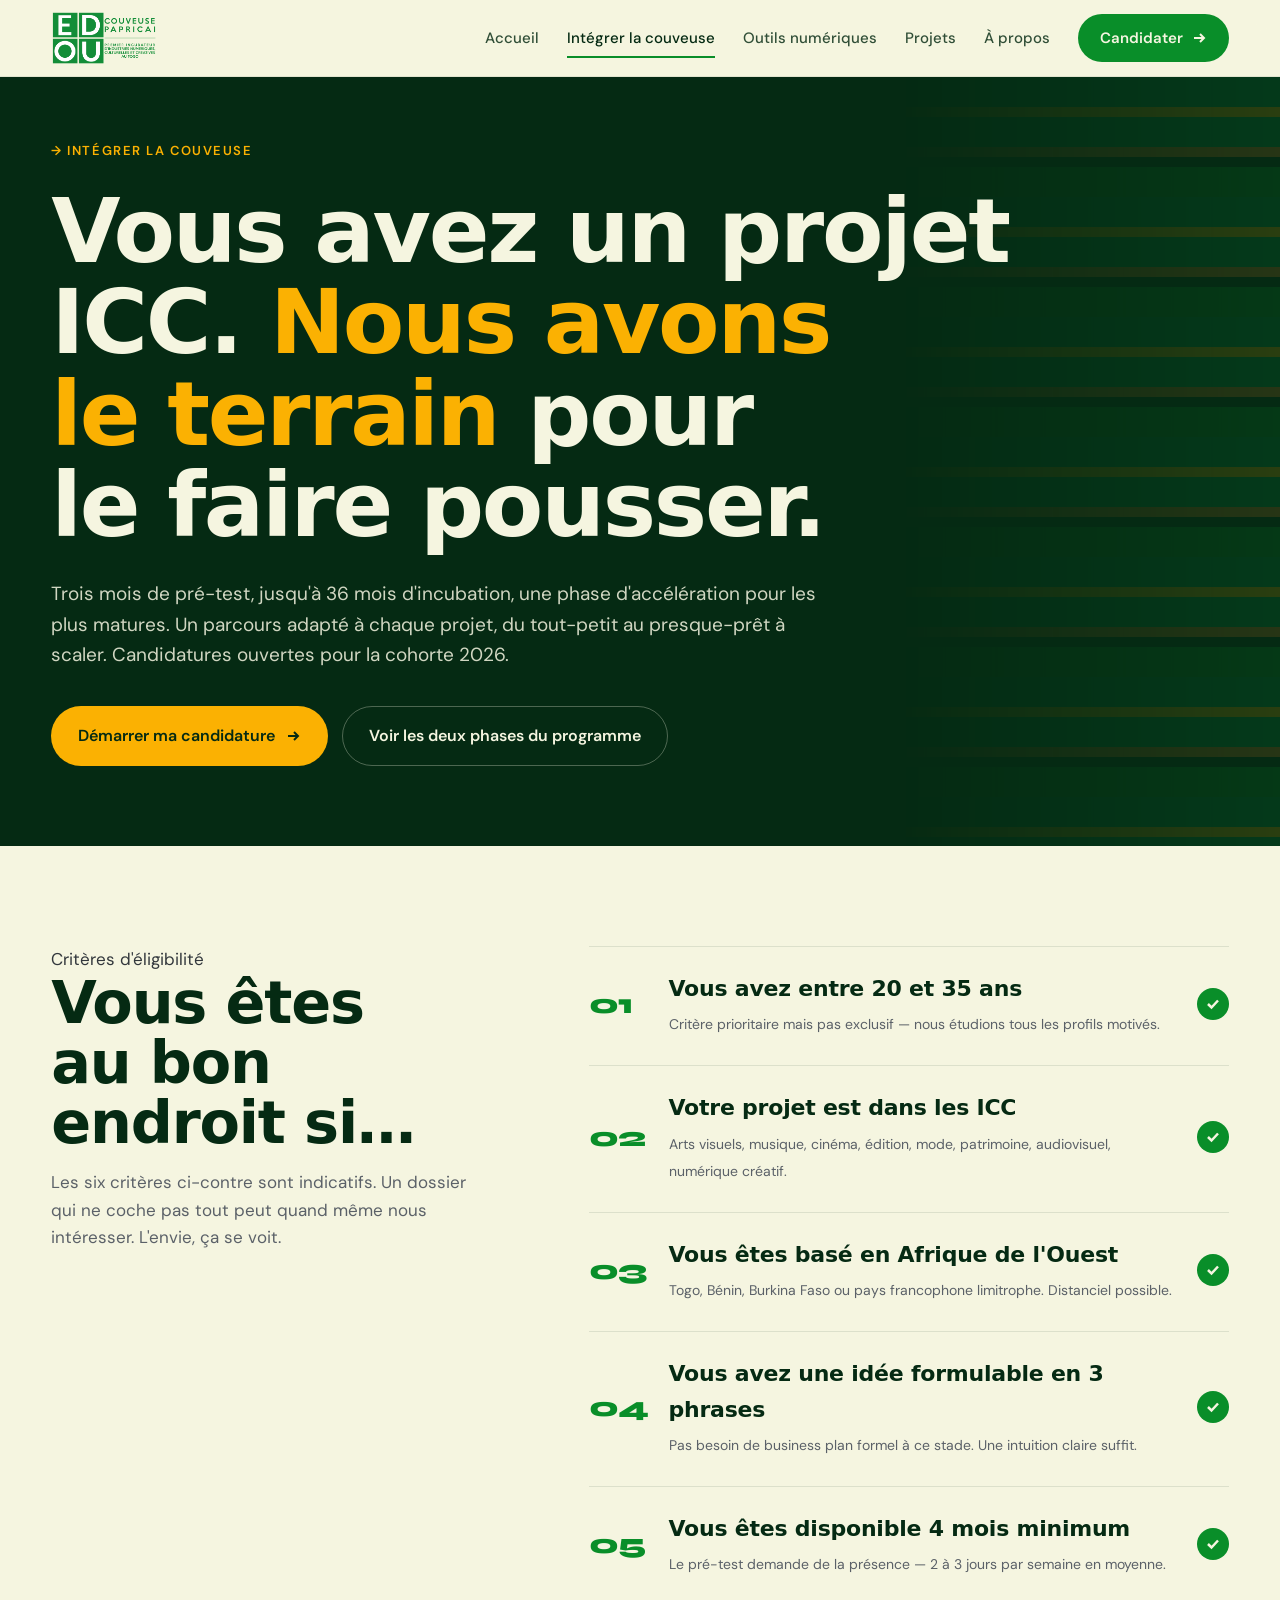
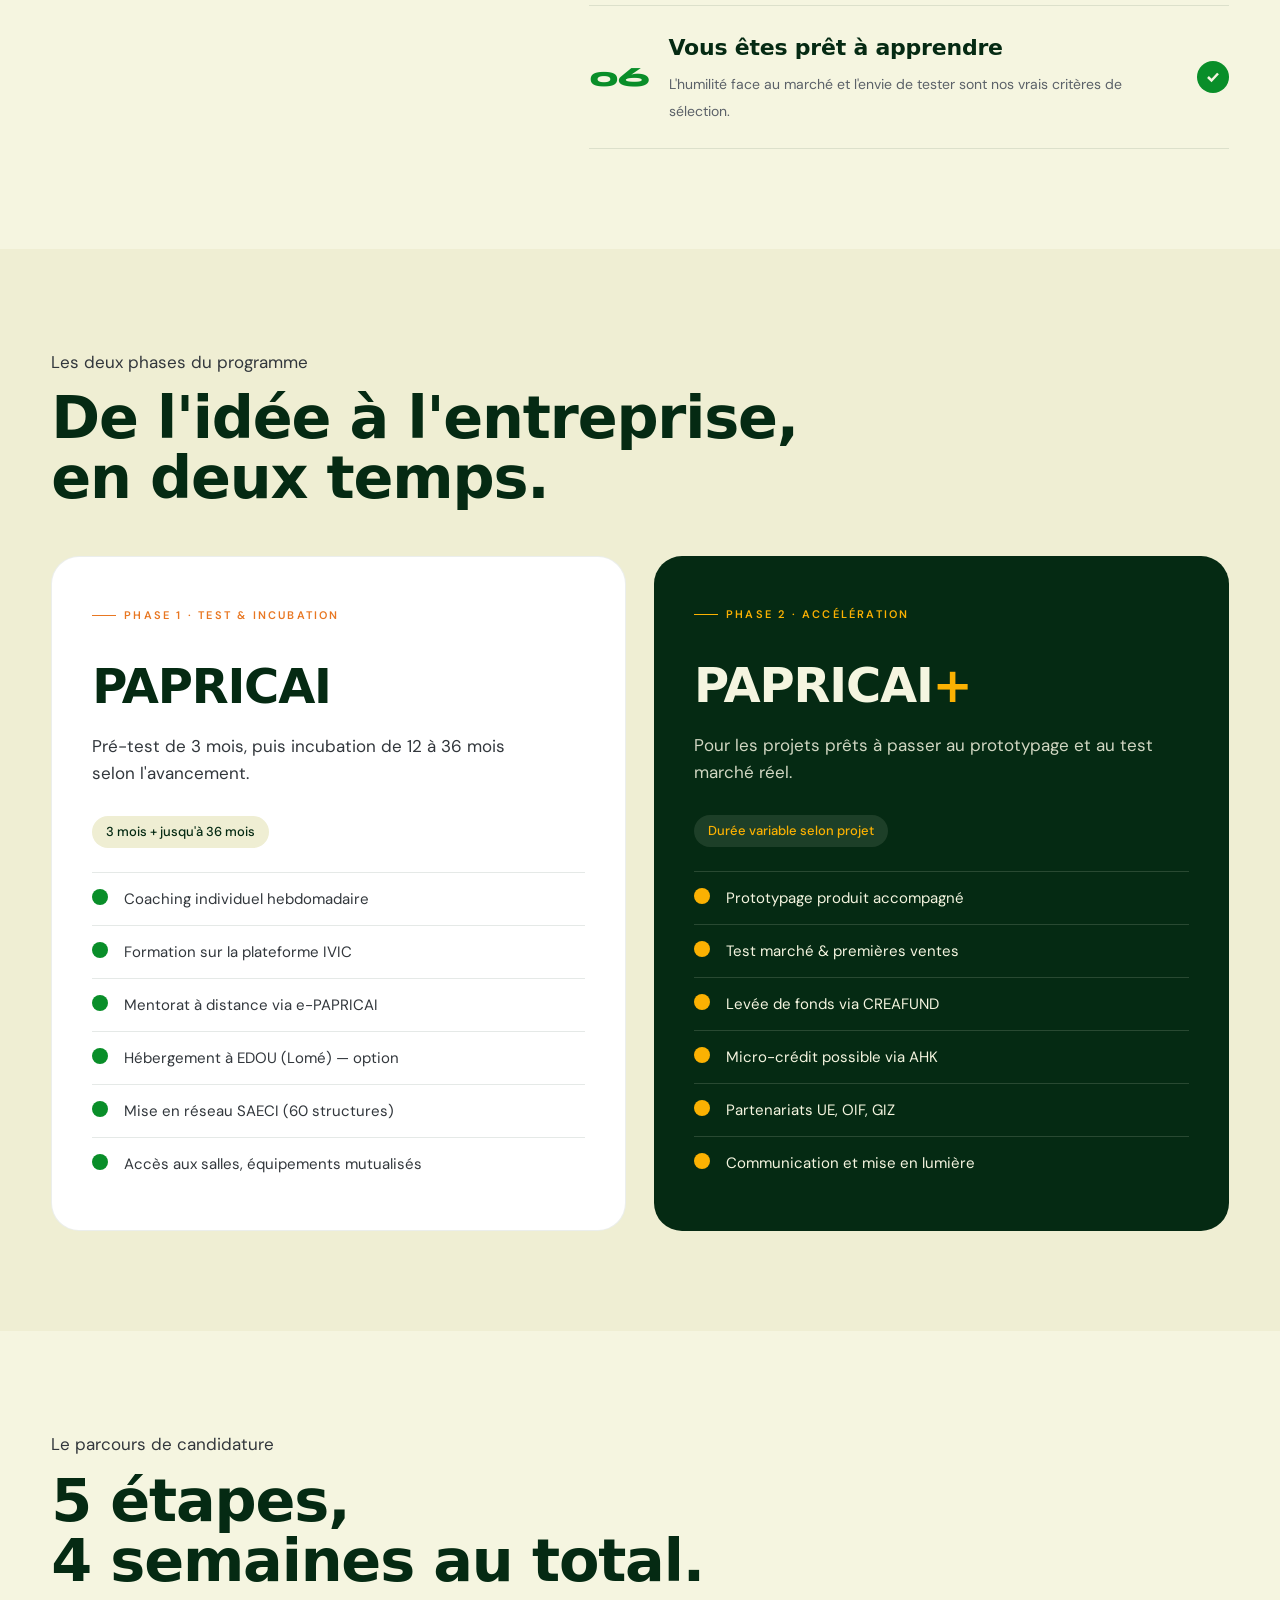
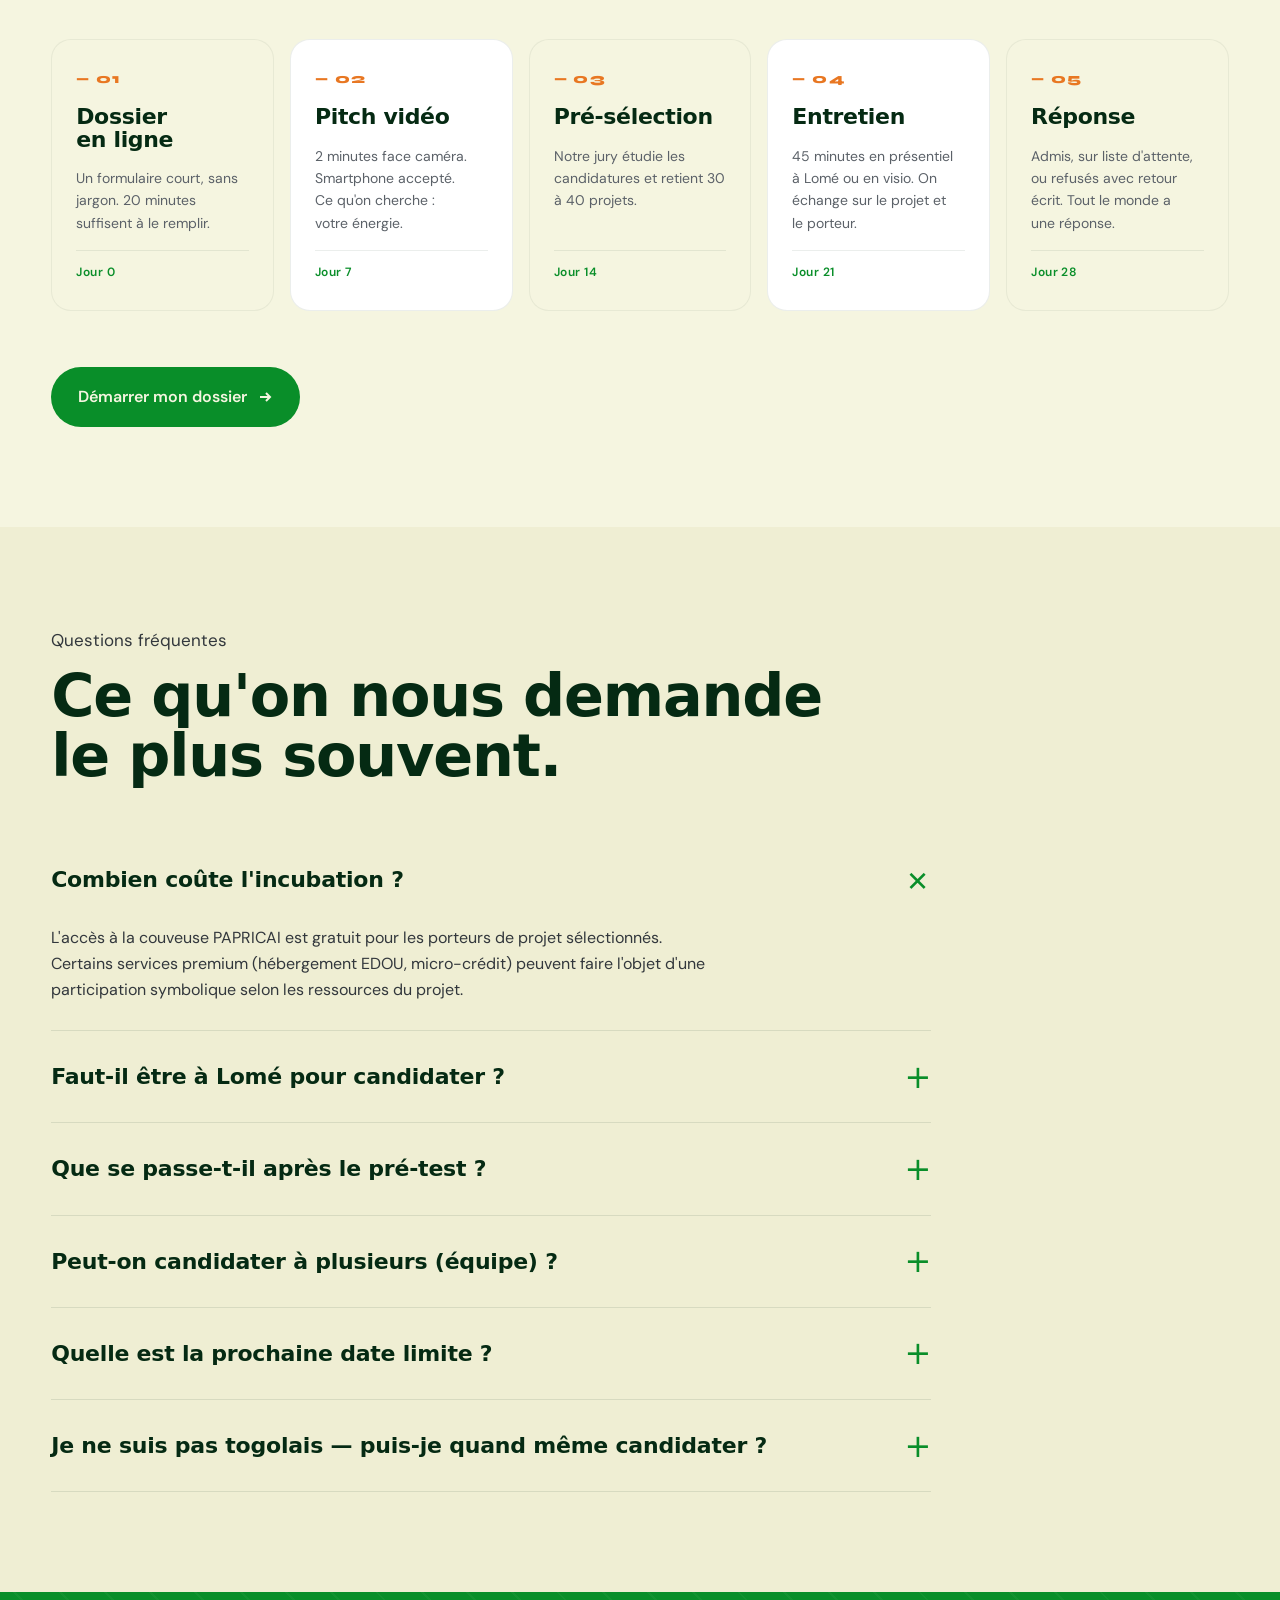
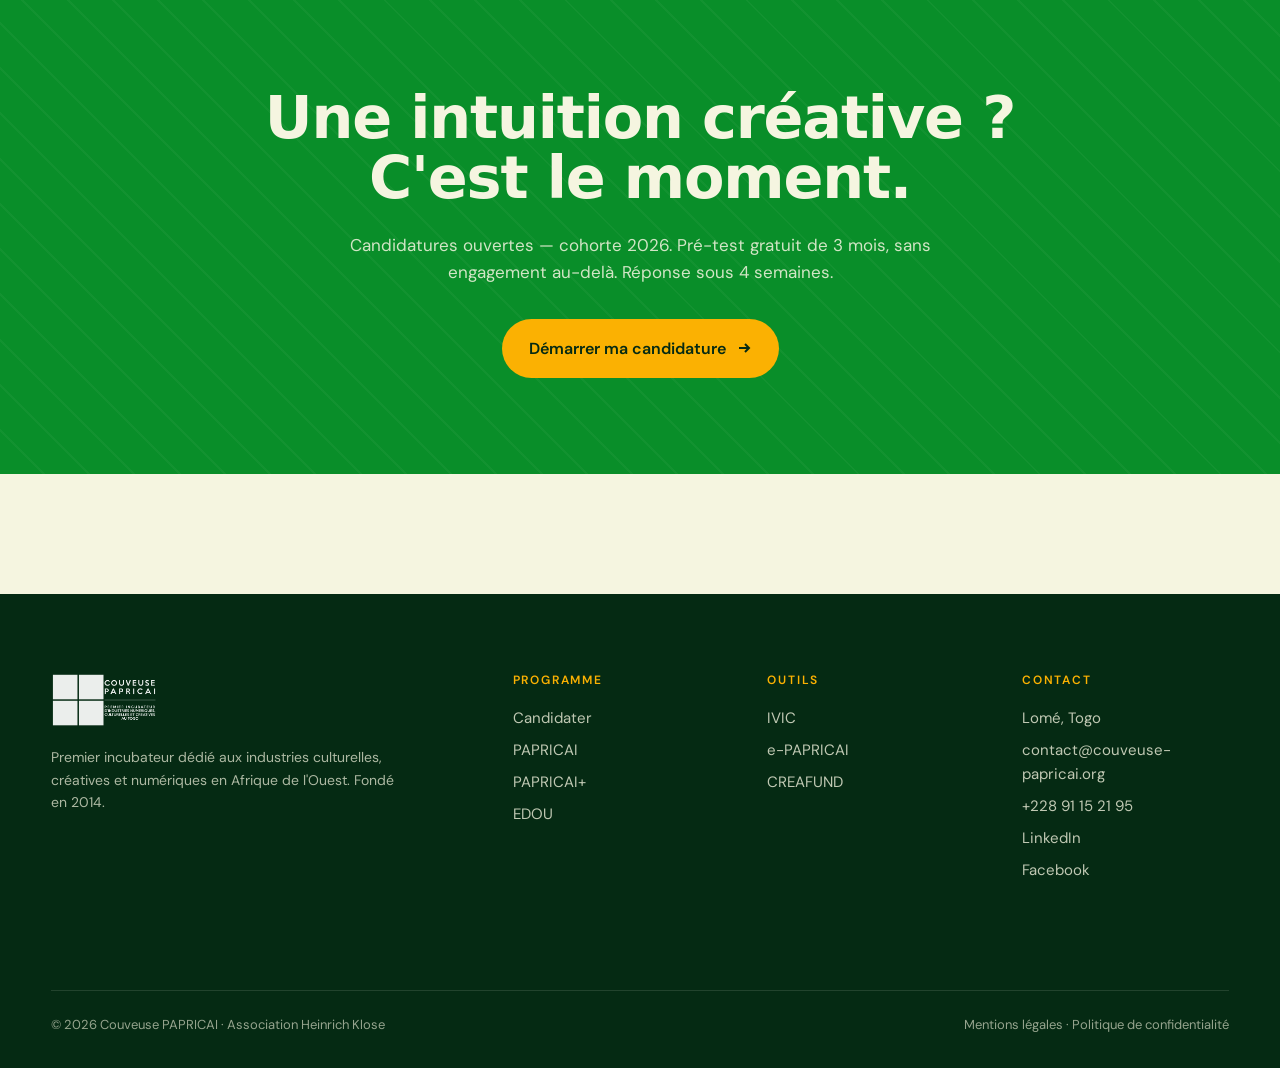
==== candidater.html @ 038805ed "Initial commit — site Couveuse PAPRICAI (design complet)" ====
<!doctype html>
<html lang="fr">
<head>
<meta charset="utf-8" />
<meta name="viewport" content="width=device-width,initial-scale=1" />
<title>Intégrer la couveuse — PAPRICAI</title>
<meta name="description" content="Candidatez à la Couveuse PAPRICAI. Critères d'éligibilité, phases du programme (PAPRICAI + PAPRICAI+), processus de sélection et FAQ. Candidatures ouvertes — Cohorte 2026." />

<!-- Favicon -->
<link rel="icon" type="image/png" href="images/logo-papricai.png" />
<link rel="apple-touch-icon" href="images/logo-papricai.png" />

<!-- Open Graph -->
<meta property="og:type" content="website" />
<meta property="og:site_name" content="Couveuse PAPRICAI" />
<meta property="og:locale" content="fr_FR" />
<meta property="og:url" content="https://couveuse-papricai.org/candidater.html" />
<meta property="og:title" content="Intégrer la Couveuse PAPRICAI — Candidatures Cohorte 2026" />
<meta property="og:description" content="Candidatez à la Couveuse PAPRICAI. Critères d'éligibilité, phases du programme (PAPRICAI + PAPRICAI+), processus de sélection et FAQ. Candidatures ouvertes." />
<meta property="og:image" content="https://couveuse-papricai.org/images/logo-papricai.png" />
<meta property="og:image:alt" content="Logo Couveuse PAPRICAI" />

<!-- Twitter / X Card -->
<meta name="twitter:card" content="summary_large_image" />
<meta name="twitter:title" content="Intégrer la Couveuse PAPRICAI — Candidatures Cohorte 2026" />
<meta name="twitter:description" content="Candidatez à la Couveuse PAPRICAI. Programme ICC Togo, Bénin, Burkina et distanciel. Candidatures ouvertes." />
<meta name="twitter:image" content="https://couveuse-papricai.org/images/logo-papricai.png" />

<link rel="stylesheet" href="styles.css" />
<style>
/* ============================================================
   CANDIDATER PAGE
   ============================================================ */

.page-hero{
  padding: 64px 0 80px;
  background: var(--green-ink);
  color: var(--cream);
  position: relative; overflow: hidden;
}
.page-hero::before{
  content: ""; position: absolute; top: 0; right: 0; bottom: 0; width: 30%;
  background-image: repeating-linear-gradient(
    180deg,
    var(--green-deep) 0 30px,
    var(--gold) 30px 40px,
    var(--green-deep) 40px 70px,
    var(--orange) 70px 80px,
    transparent 80px 90px,
    var(--green) 90px 120px
  );
  opacity: .15;
  mask-image: linear-gradient(90deg, transparent, black);
  -webkit-mask-image: linear-gradient(90deg, transparent, black);
}
.page-hero .crumb{
  font-size: 13px; color: var(--gold); margin-bottom: 24px;
  letter-spacing: .12em; text-transform: uppercase; font-weight: 600;
}
.page-hero h1{
  font-size: clamp(48px, 7vw, 96px);
  max-width: 18ch;
  color: var(--cream); position: relative;
}
.page-hero h1 em{ font-style: normal; color: var(--gold); }
.page-hero .lede{
  margin-top: 28px;
  font-size: 19px; color: rgba(245,245,224,.85);
  max-width: 60ch;
}
.page-hero-actions{
  display: flex; gap: 14px; margin-top: 36px; flex-wrap: wrap;
}
.page-hero-actions .btn-primary{ background: var(--gold); color: var(--green-ink); }
.page-hero-actions .btn-primary:hover{ background: #ffc52e; }
.page-hero-actions .btn-ghost{ color: var(--cream); border-color: rgba(245,245,224,.3); }
.page-hero-actions .btn-ghost:hover{ background: rgba(245,245,224,.08); }

/* —————————————————————————— ELIGIBILITY —————————————————————————— */
.eligible{ padding: 100px 0; }
.eligible-grid{
  display: grid; grid-template-columns: 1fr 1.4fr; gap: 80px; align-items: start;
}
.eligible h2{ color: var(--green-ink); margin-bottom: 16px; }
.eligible .lede{ color: var(--ink-soft); font-size: 17px; max-width: 36ch; }
.criteria{ display: flex; flex-direction: column; gap: 4px; }
.criterion{
  display: grid; grid-template-columns: 56px 1fr auto; gap: 24px;
  padding: 24px 0; border-top: 1px solid rgba(5,42,19,.10);
  align-items: center;
}
.criterion:last-child{ border-bottom: 1px solid rgba(5,42,19,.10); }
.criterion .num{
  font-family: var(--num); font-weight: 800; font-size: 28px;
  color: var(--green); letter-spacing: -0.02em;
}
.criterion .text strong{
  display: block; font-family: var(--display); font-weight: 600;
  font-size: 22px; color: var(--green-ink); margin-bottom: 4px;
  letter-spacing: -0.01em;
}
.criterion .text span{ font-size: 14px; color: var(--ink-soft); }
.criterion .check{
  width: 32px; height: 32px; border-radius: 50%;
  background: var(--green); display: grid; place-items: center;
  color: var(--cream); flex: none;
}

/* —————————————————————————— PHASES —————————————————————————— */
.phases{
  background: var(--cream-2);
  padding: 100px 0;
}
.phases h2{ color: var(--green-ink); margin-bottom: 48px; }
.phases-grid{ display: grid; grid-template-columns: 1fr 1fr; gap: 28px; }
.phase{
  background: var(--white);
  border-radius: 28px;
  padding: 40px;
  position: relative; overflow: hidden;
  border: 1px solid rgba(5,42,19,.08);
}
.phase.plus{
  background: var(--green-ink); color: var(--cream); border: none;
}
.phase .label{
  display: inline-flex; align-items: center; gap: 8px;
  font-size: 11px; font-weight: 600; letter-spacing: .2em; text-transform: uppercase;
  color: var(--orange); margin-bottom: 24px;
}
.phase.plus .label{ color: var(--gold); }
.phase .label::before{
  content: ""; width: 24px; height: 1px; background: currentColor; display: block;
}
.phase .name{
  font-family: var(--display); font-weight: 700; font-size: 48px;
  color: var(--green-ink); letter-spacing: -0.025em; margin-bottom: 8px;
}
.phase.plus .name{ color: var(--cream); }
.phase.plus .name span{ color: var(--gold); }
.phase .tagline{
  font-size: 17px; margin-bottom: 28px; color: var(--ink);
}
.phase.plus .tagline{ color: rgba(245,245,224,.85); }
.phase .duration{
  display: inline-block; background: var(--cream-2); padding: 6px 14px;
  border-radius: 999px; font-size: 13px; font-weight: 500;
  color: var(--green-ink); margin-bottom: 24px;
}
.phase.plus .duration{ background: rgba(245,245,224,.1); color: var(--gold); }
.phase ul{
  list-style: none; padding: 0; margin: 0;
  font-size: 15px;
}
.phase ul li{
  padding: 14px 0; border-top: 1px solid rgba(5,42,19,.1);
  display: grid; grid-template-columns: 20px 1fr; gap: 12px;
  align-items: start;
}
.phase.plus ul li{ border-top-color: rgba(245,245,224,.15); }
.phase ul li::before{
  content: ""; width: 16px; height: 16px; border-radius: 50%;
  background: var(--green); margin-top: 2px;
}
.phase.plus ul li::before{ background: var(--gold); }

/* —————————————————————————— PROCESS —————————————————————————— */
.process{ padding: 100px 0; }
.process h2{ color: var(--green-ink); margin-bottom: 48px; max-width: 18ch; }
.process-grid{
  display: grid; grid-template-columns: repeat(5, 1fr);
  gap: 16px;
}
.proc-step{
  background: var(--white);
  border: 1px solid rgba(5,42,19,.08);
  border-radius: 20px;
  padding: 28px 24px;
  display: flex; flex-direction: column; gap: 16px;
  position: relative;
  min-height: 220px;
}
.proc-step:nth-child(odd){ background: var(--cream); border: 1px solid rgba(5,42,19,.06); }
.proc-step .step-num{
  font-family: var(--num); font-weight: 800; font-size: 14px;
  letter-spacing: .1em; color: var(--orange);
}
.proc-step h3{
  font-size: 22px; color: var(--green-ink); margin: 0;
}
.proc-step p{ font-size: 14px; color: var(--ink-soft); margin: 0 0 auto; }
.proc-step .when{
  font-size: 12px; color: var(--green); font-weight: 600;
  padding-top: 12px; border-top: 1px solid rgba(5,42,19,.08);
  letter-spacing: .04em;
}

/* —————————————————————————— FAQ —————————————————————————— */
.faq{ padding: 100px 0; background: var(--cream-2); }
.faq h2{ color: var(--green-ink); margin-bottom: 48px; }
.faq-list{ max-width: 880px; }
.q{
  border-bottom: 1px solid rgba(5,42,19,.1);
}
.q summary{
  list-style: none; cursor: pointer;
  padding: 28px 0;
  display: flex; align-items: center; justify-content: space-between; gap: 24px;
  font-family: var(--display); font-weight: 600; font-size: 22px;
  color: var(--green-ink); letter-spacing: -0.01em;
}
.q summary::-webkit-details-marker{ display: none; }
.q summary::after{
  content: "+"; font-family: var(--display); font-weight: 500;
  font-size: 32px; color: var(--green); transition: transform .2s;
  line-height: 1; flex: none;
}
.q[open] summary::after{ transform: rotate(45deg); }
.q .a{
  padding: 0 0 28px;
  color: var(--ink); font-size: 16px; max-width: 60ch;
}

/* —————————————————————————— FINAL —————————————————————————— */
.cta-band{
  background: var(--green);
  color: var(--cream);
  padding: 96px 0;
  text-align: center;
  position: relative; overflow: hidden;
}
.cta-band::before{
  content: ""; position: absolute; inset: 0;
  background-image: repeating-linear-gradient(
    45deg,
    transparent 0 30px,
    rgba(245,245,224,.04) 30px 32px
  );
}
.cta-band h2{
  position: relative; color: var(--cream); max-width: 22ch; margin: 0 auto 24px;
}
.cta-band p{
  position: relative; color: rgba(245,245,224,.85);
  max-width: 50ch; margin: 0 auto 32px; font-size: 17px;
}
.cta-band .btn{ background: var(--gold); color: var(--green-ink); position: relative; }
.cta-band .btn:hover{ background: #ffc52e; }

/* —————————————————————————— RESPONSIVE —————————————————————————— */
@media (max-width: 1000px){
  .eligible-grid{ grid-template-columns: 1fr; gap: 40px; }
  .phases-grid{ grid-template-columns: 1fr; }
  .process-grid{ grid-template-columns: repeat(2, 1fr); }
}
@media (max-width: 600px){
  .process-grid{ grid-template-columns: 1fr; }
  .phase{ padding: 28px; }
  .phase .name{ font-size: 36px; }
  .criterion{ grid-template-columns: 40px 1fr 28px; gap: 16px; padding: 18px 0; }
  .criterion .num{ font-size: 22px; }
  .criterion .text strong{ font-size: 17px; }
}
</style>
</head>
<body>

<!-- HEADER -->
<header class="site-header">
  <div class="wrap nav">
    <a href="index.html" class="brand" aria-label="Couveuse PAPRICAI - Accueil">
      <img src="images/logo-papricai.png" alt="Couveuse PAPRICAI - Premier incubateur d'industries numériques, culturelles et créatives au Togo" />
    </a>
    <nav class="nav-links">
      <a href="index.html">Accueil</a>
      <a href="candidater.html" aria-current="page">Intégrer la couveuse</a>
      <a href="outils.html">Outils numériques</a>
      <a href="index.html#projets">Projets</a>
      <a href="index.html#apropos">À propos</a>
    </nav>
    <a href="#candidature" class="nav-cta">
      Candidater
      <svg class="arrow" viewBox="0 0 16 16" fill="none" stroke="currentColor" stroke-width="2"><path d="M3 8h10M9 4l4 4-4 4"/></svg>
    </a>
    <button class="nav-burger" aria-label="Menu">
      <svg width="20" height="14" viewBox="0 0 20 14" fill="none" stroke="currentColor" stroke-width="2"><path d="M0 1h20M0 7h20M0 13h20"/></svg>
    </button>
  </div>
</header>

<!-- PAGE HERO -->
<section class="page-hero">
  <div class="wrap" style="position:relative;">
    <div class="crumb">→ Intégrer la couveuse</div>
    <h1>Vous avez un projet ICC. <em>Nous avons le terrain</em> pour le faire pousser.</h1>
    <p class="lede">
      Trois mois de pré-test, jusqu'à 36 mois d'incubation, une phase d'accélération
      pour les plus matures. Un parcours adapté à chaque projet, du tout-petit au
      presque-prêt à scaler. Candidatures ouvertes pour la cohorte 2026.
    </p>
    <div class="page-hero-actions">
      <a href="#candidature" class="btn btn-primary">
        Démarrer ma candidature
        <svg width="16" height="16" viewBox="0 0 16 16" fill="none" stroke="currentColor" stroke-width="2"><path d="M3 8h10M9 4l4 4-4 4"/></svg>
      </a>
      <a href="#phases" class="btn btn-ghost">Voir les deux phases du programme</a>
    </div>
  </div>
</section>

<!-- ELIGIBILITY -->
<section class="eligible">
  <div class="wrap">
    <div class="eligible-grid">
      <div>
        <div class="section-tag">Critères d'éligibilité</div>
        <h2>Vous êtes au bon endroit si…</h2>
        <p class="lede">
          Les six critères ci-contre sont indicatifs. Un dossier qui ne coche pas
          tout peut quand même nous intéresser. L'envie, ça se voit.
        </p>
      </div>

      <div class="criteria">
        <div class="criterion">
          <span class="num">01</span>
          <div class="text">
            <strong>Vous avez entre 20 et 35 ans</strong>
            <span>Critère prioritaire mais pas exclusif — nous étudions tous les profils motivés.</span>
          </div>
          <div class="check">
            <svg width="14" height="14" viewBox="0 0 14 14" fill="none" stroke="currentColor" stroke-width="2.5"><path d="M2 7l3.5 3.5L12 3.5"/></svg>
          </div>
        </div>

        <div class="criterion">
          <span class="num">02</span>
          <div class="text">
            <strong>Votre projet est dans les ICC</strong>
            <span>Arts visuels, musique, cinéma, édition, mode, patrimoine, audiovisuel, numérique créatif.</span>
          </div>
          <div class="check">
            <svg width="14" height="14" viewBox="0 0 14 14" fill="none" stroke="currentColor" stroke-width="2.5"><path d="M2 7l3.5 3.5L12 3.5"/></svg>
          </div>
        </div>

        <div class="criterion">
          <span class="num">03</span>
          <div class="text">
            <strong>Vous êtes basé en Afrique de l'Ouest</strong>
            <span>Togo, Bénin, Burkina Faso ou pays francophone limitrophe. Distanciel possible.</span>
          </div>
          <div class="check">
            <svg width="14" height="14" viewBox="0 0 14 14" fill="none" stroke="currentColor" stroke-width="2.5"><path d="M2 7l3.5 3.5L12 3.5"/></svg>
          </div>
        </div>

        <div class="criterion">
          <span class="num">04</span>
          <div class="text">
            <strong>Vous avez une idée formulable en 3 phrases</strong>
            <span>Pas besoin de business plan formel à ce stade. Une intuition claire suffit.</span>
          </div>
          <div class="check">
            <svg width="14" height="14" viewBox="0 0 14 14" fill="none" stroke="currentColor" stroke-width="2.5"><path d="M2 7l3.5 3.5L12 3.5"/></svg>
          </div>
        </div>

        <div class="criterion">
          <span class="num">05</span>
          <div class="text">
            <strong>Vous êtes disponible 4 mois minimum</strong>
            <span>Le pré-test demande de la présence — 2 à 3 jours par semaine en moyenne.</span>
          </div>
          <div class="check">
            <svg width="14" height="14" viewBox="0 0 14 14" fill="none" stroke="currentColor" stroke-width="2.5"><path d="M2 7l3.5 3.5L12 3.5"/></svg>
          </div>
        </div>

        <div class="criterion">
          <span class="num">06</span>
          <div class="text">
            <strong>Vous êtes prêt à apprendre</strong>
            <span>L'humilité face au marché et l'envie de tester sont nos vrais critères de sélection.</span>
          </div>
          <div class="check">
            <svg width="14" height="14" viewBox="0 0 14 14" fill="none" stroke="currentColor" stroke-width="2.5"><path d="M2 7l3.5 3.5L12 3.5"/></svg>
          </div>
        </div>
      </div>
    </div>
  </div>
</section>

<!-- PHASES -->
<section class="phases" id="phases">
  <div class="wrap">
    <div class="section-tag" style="margin-bottom: 12px;">Les deux phases du programme</div>
    <h2>De l'idée à l'entreprise,<br>en deux temps.</h2>

    <div class="phases-grid">
      <article class="phase">
        <span class="label">Phase 1 · Test &amp; Incubation</span>
        <div class="name">PAPRICAI</div>
        <p class="tagline">Pré-test de 3 mois, puis incubation de 12 à 36 mois selon l'avancement.</p>
        <span class="duration">3 mois + jusqu'à 36 mois</span>
        <ul>
          <li>Coaching individuel hebdomadaire</li>
          <li>Formation sur la plateforme IVIC</li>
          <li>Mentorat à distance via e-PAPRICAI</li>
          <li>Hébergement à EDOU (Lomé) — option</li>
          <li>Mise en réseau SAECI (60 structures)</li>
          <li>Accès aux salles, équipements mutualisés</li>
        </ul>
      </article>

      <article class="phase plus">
        <span class="label">Phase 2 · Accélération</span>
        <div class="name">PAPRICAI<span>+</span></div>
        <p class="tagline">Pour les projets prêts à passer au prototypage et au test marché réel.</p>
        <span class="duration">Durée variable selon projet</span>
        <ul>
          <li>Prototypage produit accompagné</li>
          <li>Test marché &amp; premières ventes</li>
          <li>Levée de fonds via CREAFUND</li>
          <li>Micro-crédit possible via AHK</li>
          <li>Partenariats UE, OIF, GIZ</li>
          <li>Communication et mise en lumière</li>
        </ul>
      </article>
    </div>
  </div>
</section>

<!-- PROCESS -->
<section class="process" id="candidature">
  <div class="wrap">
    <div class="section-tag" style="margin-bottom: 12px;">Le parcours de candidature</div>
    <h2>5 étapes,<br>4 semaines au total.</h2>

    <div class="process-grid">
      <div class="proc-step">
        <span class="step-num">— 01</span>
        <h3>Dossier en ligne</h3>
        <p>Un formulaire court, sans jargon. 20 minutes suffisent à le remplir.</p>
        <div class="when">Jour 0</div>
      </div>
      <div class="proc-step">
        <span class="step-num">— 02</span>
        <h3>Pitch vidéo</h3>
        <p>2 minutes face caméra. Smartphone accepté. Ce qu'on cherche&nbsp;: votre énergie.</p>
        <div class="when">Jour 7</div>
      </div>
      <div class="proc-step">
        <span class="step-num">— 03</span>
        <h3>Pré-sélection</h3>
        <p>Notre jury étudie les candidatures et retient 30 à 40 projets.</p>
        <div class="when">Jour 14</div>
      </div>
      <div class="proc-step">
        <span class="step-num">— 04</span>
        <h3>Entretien</h3>
        <p>45 minutes en présentiel à Lomé ou en visio. On échange sur le projet et le porteur.</p>
        <div class="when">Jour 21</div>
      </div>
      <div class="proc-step">
        <span class="step-num">— 05</span>
        <h3>Réponse</h3>
        <p>Admis, sur liste d'attente, ou refusés avec retour écrit. Tout le monde a une réponse.</p>
        <div class="when">Jour 28</div>
      </div>
    </div>

    <div style="margin-top: 56px; display: flex; justify-content: flex-start;">
      <a href="#" class="btn btn-primary">
        Démarrer mon dossier
        <svg width="16" height="16" viewBox="0 0 16 16" fill="none" stroke="currentColor" stroke-width="2"><path d="M3 8h10M9 4l4 4-4 4"/></svg>
      </a>
    </div>
  </div>
</section>

<!-- FAQ -->
<section class="faq">
  <div class="wrap">
    <div class="section-tag" style="margin-bottom: 12px;">Questions fréquentes</div>
    <h2>Ce qu'on nous demande<br>le plus souvent.</h2>

    <div class="faq-list">
      <details class="q" open>
        <summary>Combien coûte l'incubation ?</summary>
        <div class="a">L'accès à la couveuse PAPRICAI est gratuit pour les porteurs de projet sélectionnés. Certains services premium (hébergement EDOU, micro-crédit) peuvent faire l'objet d'une participation symbolique selon les ressources du projet.</div>
      </details>
      <details class="q">
        <summary>Faut-il être à Lomé pour candidater ?</summary>
        <div class="a">Non. Nous avons une capacité de 40 entrepreneurs en distanciel grâce à nos outils IVIC et e-PAPRICAI. Les phases de présentiel sont possibles à Lomé mais ne sont pas obligatoires sur l'ensemble du parcours.</div>
      </details>
      <details class="q">
        <summary>Que se passe-t-il après le pré-test ?</summary>
        <div class="a">À l'issue des 3 mois de pré-test, un comité étudie l'avancement. Trois sorties possibles&nbsp;: passage en incubation PAPRICAI, prolongation du pré-test, ou réorientation. Aucune sortie n'est un échec.</div>
      </details>
      <details class="q">
        <summary>Peut-on candidater à plusieurs (équipe) ?</summary>
        <div class="a">Oui — un projet peut être porté par 1 à 3 cofondateurs. Le dossier reste unique mais chaque cofondateur participe au pitch et à l'entretien.</div>
      </details>
      <details class="q">
        <summary>Quelle est la prochaine date limite ?</summary>
        <div class="a">Les candidatures pour la cohorte 2026 sont ouvertes jusqu'au 30 juin 2026. Une seconde session de rattrapage aura lieu en septembre selon les places restantes.</div>
      </details>
      <details class="q">
        <summary>Je ne suis pas togolais — puis-je quand même candidater ?</summary>
        <div class="a">Oui. Nous accueillons des entrepreneurs du Bénin, du Burkina Faso, du Niger, du Mali, de Côte d'Ivoire, du Sénégal et au-delà via le réseau SAECI. Le programme est en français.</div>
      </details>
    </div>
  </div>
</section>

<!-- FINAL CTA -->
<section class="cta-band">
  <div class="wrap">
    <h2>Une intuition créative ?<br>C'est le moment.</h2>
    <p>Candidatures ouvertes — cohorte 2026. Pré-test gratuit de 3 mois, sans engagement au-delà. Réponse sous 4 semaines.</p>
    <a href="#" class="btn">
      Démarrer ma candidature
      <svg width="16" height="16" viewBox="0 0 16 16" fill="none" stroke="currentColor" stroke-width="2"><path d="M3 8h10M9 4l4 4-4 4"/></svg>
    </a>
  </div>
</section>

<!-- FOOTER -->
<footer class="footer">
  <div class="wrap">
    <div>
      <div class="brand" style="margin-bottom: 20px;">
        <img src="images/logo-papricai.png" alt="Couveuse PAPRICAI" />
      </div>
      <p style="color: rgba(245,245,224,.7); font-size: 14px; max-width: 36ch;">
        Premier incubateur dédié aux industries culturelles, créatives et numériques en Afrique de l'Ouest. Fondé en 2014.
      </p>
    </div>
    <div>
      <h4>Programme</h4>
      <a href="candidater.html">Candidater</a>
      <a href="#">PAPRICAI</a>
      <a href="#">PAPRICAI+</a>
      <a href="#">EDOU</a>
    </div>
    <div>
      <h4>Outils</h4>
      <a href="outils.html#ivic">IVIC</a>
      <a href="outils.html#e-papricai">e-PAPRICAI</a>
      <a href="outils.html#creafund">CREAFUND</a>
    </div>
    <div>
      <h4>Contact</h4>
      <a href="#">Lomé, Togo</a>
      <a href="mailto:contact@couveuse-papricai.org">contact@couveuse-papricai.org</a>
      <a href="tel:+22891152195">+228 91 15 21 95</a>
      <a href="https://www.linkedin.com/in/couveuse-papricai-7269961b0/" target="_blank" rel="noopener">LinkedIn</a>
      <a href="https://www.facebook.com/papricai" target="_blank" rel="noopener">Facebook</a>
    </div>
    <div class="signoff">
      <span>© 2026 Couveuse PAPRICAI · Association Heinrich Klose</span>
      <span>Mentions légales · Politique de confidentialité</span>
    </div>
  </div>
</footer>

</body>
</html>
---- styles.css ----
/* ============================================================
   PAPRICAI — Design System
   Couveuse PAPRICAI · Association Heinrich Klose
   ============================================================ */

@import url('https://api.fontshare.com/v2/css?f[]=clash-display@500,600,700&display=swap');
@import url('https://fonts.googleapis.com/css2?family=DM+Sans:opsz,wght@9..40,400;9..40,500;9..40,600;9..40,700&family=Syne:wght@700;800&display=swap');

:root{
  /* Brand */
  --green:       #098e29;
  --green-deep:  #039146;
  --green-ink:   #052a13;
  --cream:       #F5F5E0;
  --cream-2:     #efeed3;
  --gold:        #FBB102;
  --orange:      #E87722;
  --ink:         #32373c;
  --ink-soft:    #5b6168;
  --rule:        #1f3a25;
  --white:       #ffffff;

  /* Type */
  --display: 'Clash Display', 'Space Grotesk', system-ui, sans-serif;
  --body:    'DM Sans', system-ui, sans-serif;
  --num:     'Syne', 'Clash Display', sans-serif;

  /* Layout */
  --max:     1320px;
  --gutter:  clamp(20px, 4vw, 56px);
  --radius:  18px;
  --radius-lg: 28px;
}

*,*::before,*::after{ box-sizing:border-box; }
html,body{ margin:0; padding:0; }
body{
  font-family: var(--body);
  font-size: 17px;
  line-height: 1.6;
  color: var(--ink);
  background: var(--cream);
  -webkit-font-smoothing: antialiased;
  text-rendering: optimizeLegibility;
}
img{ max-width:100%; display:block; }
a{ color: inherit; text-decoration: none; }
button{ font: inherit; cursor: pointer; }
p{ margin: 0 0 1em; text-wrap: pretty; }
h1,h2,h3,h4{ font-family: var(--display); font-weight: 600; letter-spacing: -0.015em; line-height: 1.02; margin: 0; text-wrap: balance; }
h1{ font-size: clamp(48px, 7.5vw, 112px); font-weight: 700; letter-spacing: -0.025em; }
h2{ font-size: clamp(36px, 4.6vw, 64px); font-weight: 600; letter-spacing: -0.02em; }
h3{ font-size: clamp(22px, 2.4vw, 32px); font-weight: 600; }
.num{ font-family: var(--num); font-weight: 800; letter-spacing: -0.04em; line-height: 0.9; }
.mono{ font-family: ui-monospace, 'JetBrains Mono', Menlo, monospace; }

.wrap{ max-width: var(--max); margin: 0 auto; padding-left: var(--gutter); padding-right: var(--gutter); }

/* ============================================================
   HEADER
   ============================================================ */
.site-header{
  position: sticky; top: 0; z-index: 60;
  background: rgba(245,245,224,.88);
  backdrop-filter: saturate(140%) blur(14px);
  -webkit-backdrop-filter: saturate(140%) blur(14px);
  border-bottom: 1px solid rgba(5,42,19,.08);
}
.nav{
  display: flex; align-items: center; gap: 28px;
  height: 76px;
}
.brand{
  display: flex; align-items: center;
  text-decoration: none;
}
.brand img{
  height: 52px; width: auto; display: block;
}
@media (max-width: 480px){
  .brand img{ height: 44px; }
}
.nav-links{
  display: flex; gap: 28px; margin-left: auto; align-items: center;
  font-size: 15px; font-weight: 500;
}
.nav-links a{
  color: var(--green-ink); opacity: .82;
  position: relative; padding: 6px 0;
  transition: opacity .15s;
}
.nav-links a:hover{ opacity: 1; }
.nav-links a[aria-current="page"]{ opacity: 1; }
.nav-links a[aria-current="page"]::after{
  content:""; position: absolute; left: 0; right: 0; bottom: -2px;
  height: 2px; background: var(--green);
}
.nav-cta{
  background: var(--green); color: var(--cream);
  padding: 12px 22px; border-radius: 999px;
  font-weight: 600; font-size: 15px;
  display: inline-flex; align-items: center; gap: 8px;
  border: none; transition: transform .15s, background .15s;
}
.nav-cta:hover{ background: var(--green-ink); transform: translateY(-1px); }
.nav-cta .arrow{ width: 16px; height: 16px; }
.nav-burger{
  display:none; width: 44px; height: 44px; border-radius: 12px;
  background: transparent; border: 1px solid rgba(5,42,19,.15);
  align-items:center; justify-content:center; color: var(--green-ink);
}

/* ============================================================
   BUTTONS
   ============================================================ */
.btn{
  display: inline-flex; align-items: center; gap: 10px;
  padding: 16px 26px; border-radius: 999px;
  font-family: var(--body); font-weight: 600; font-size: 16px;
  border: 1px solid transparent; transition: transform .15s, background .15s, color .15s;
}
.btn-primary{ background: var(--green); color: var(--cream); }
.btn-primary:hover{ background: var(--green-ink); transform: translateY(-1px); }
.btn-ghost{ background: transparent; color: var(--green-ink); border-color: rgba(5,42,19,.2); }
.btn-ghost:hover{ background: rgba(5,42,19,.05); }
.btn-on-dark{ background: var(--gold); color: var(--green-ink); }
.btn-on-dark:hover{ background: #ffc52e; }

/* ============================================================
   KENTE PATTERN — abstract reinterpretation
   ============================================================ */
.kente {
  background-image:
    linear-gradient(45deg, var(--gold) 25%, transparent 25%, transparent 75%, var(--gold) 75%),
    linear-gradient(45deg, var(--orange) 25%, transparent 25%, transparent 75%, var(--orange) 75%);
  background-size: 28px 28px;
  background-position: 0 0, 14px 14px;
}
.kente-stripes{
  background-image: repeating-linear-gradient(
    90deg,
    var(--green-deep) 0 8px,
    var(--gold) 8px 12px,
    var(--green-deep) 12px 20px,
    var(--orange) 20px 24px,
    var(--cream) 24px 28px,
    var(--green-deep) 28px 36px,
    var(--gold) 36px 40px
  );
}

/* ============================================================
   IMAGE PLACEHOLDER (striped)
   ============================================================ */
.ph{
  position: relative;
  background:
    repeating-linear-gradient(135deg,
      rgba(5,42,19,.06) 0 12px,
      rgba(5,42,19,.10) 12px 24px);
  border: 1px solid rgba(5,42,19,.12);
  border-radius: var(--radius);
  display: flex; align-items: flex-end; justify-content: flex-start;
  padding: 16px; color: var(--green-ink);
  font-family: ui-monospace, 'JetBrains Mono', monospace;
  font-size: 11px; letter-spacing: .08em; text-transform: uppercase;
  overflow: hidden;
}
.ph::before{
  content:""; position:absolute; top:14px; right:14px;
  width: 10px; height: 10px; border-radius: 50%;
  background: var(--green); box-shadow: 0 0 0 4px var(--cream);
}
.ph-dark{
  background:
    repeating-linear-gradient(135deg,
      rgba(245,245,224,.08) 0 12px,
      rgba(245,245,224,.16) 12px 24px);
  border-color: rgba(245,245,224,.2);
  color: var(--cream);
}
.ph-dark::before{ background: var(--gold); box-shadow: 0 0 0 4px var(--green-ink); }

/* ============================================================
   FOOTER
   ============================================================ */
.footer{
  background: var(--green-ink); color: var(--cream);
  padding: 80px 0 32px;
  margin-top: 120px;
}
.footer .brand img{
  filter: brightness(0) invert(1);
  opacity: .92;
}
.footer .wrap{ display: grid; grid-template-columns: 2fr 1fr 1fr 1fr; gap: 48px; }
.footer h4{
  font-family: var(--body); font-size: 12px; font-weight: 600;
  letter-spacing: .15em; text-transform: uppercase;
  color: var(--gold); margin-bottom: 16px;
}
.footer a{ color: rgba(245,245,224,.78); display: block; padding: 4px 0; font-size: 15px; }
.footer a:hover{ color: var(--gold); }
.footer .signoff{
  grid-column: 1/-1; border-top: 1px solid rgba(245,245,224,.12);
  margin-top: 56px; padding-top: 24px;
  display: flex; justify-content: space-between; align-items: center;
  font-size: 13px; color: rgba(245,245,224,.6);
}

/* ============================================================
   RESPONSIVE
   ============================================================ */
@media (max-width: 880px){
  .nav-links{ display: none; }
  .nav-burger{ display: inline-flex; margin-left:auto; }
  .nav-cta{ display: none; }
  .footer .wrap{ grid-template-columns: 1fr 1fr; gap: 40px; }
}
@media (max-width: 480px){
  body{ font-size: 16px; }
  .footer .wrap{ grid-template-columns: 1fr; }
  .footer .signoff{ flex-direction: column; gap: 12px; align-items: flex-start; }
}
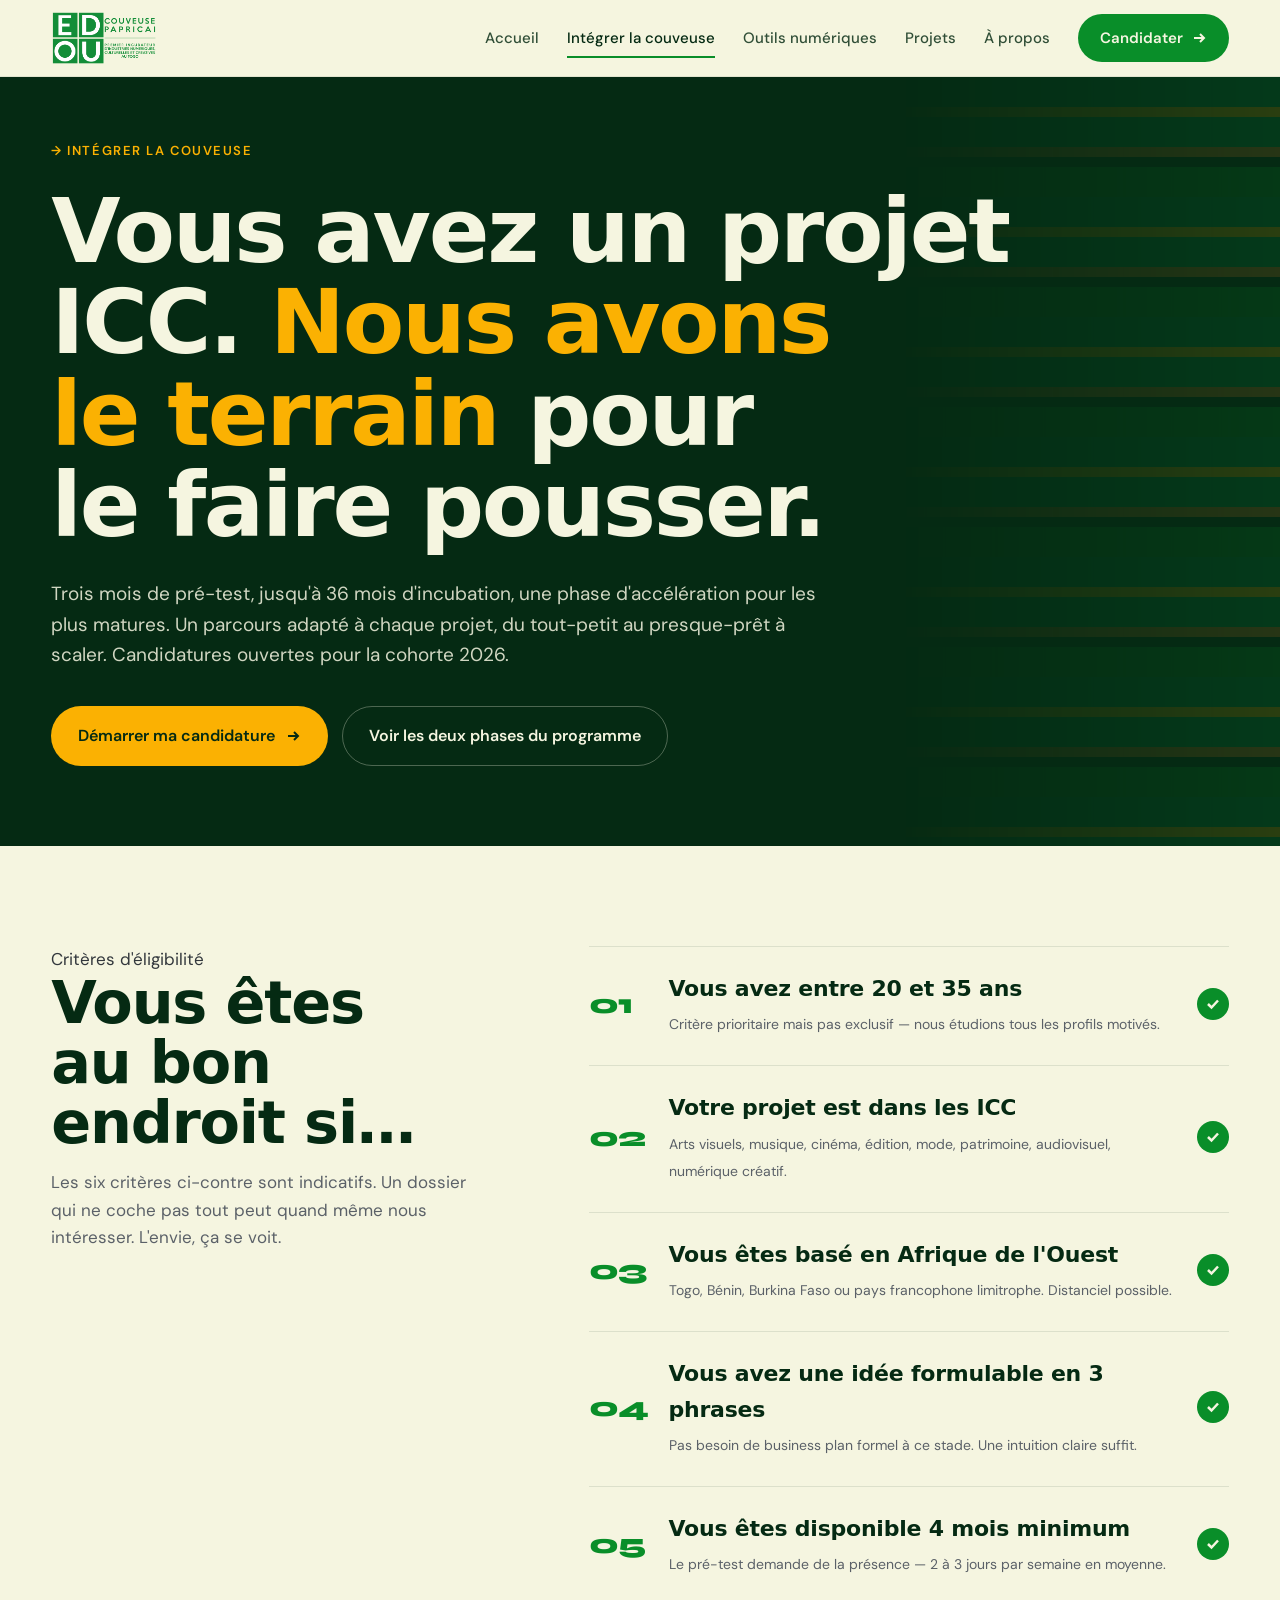
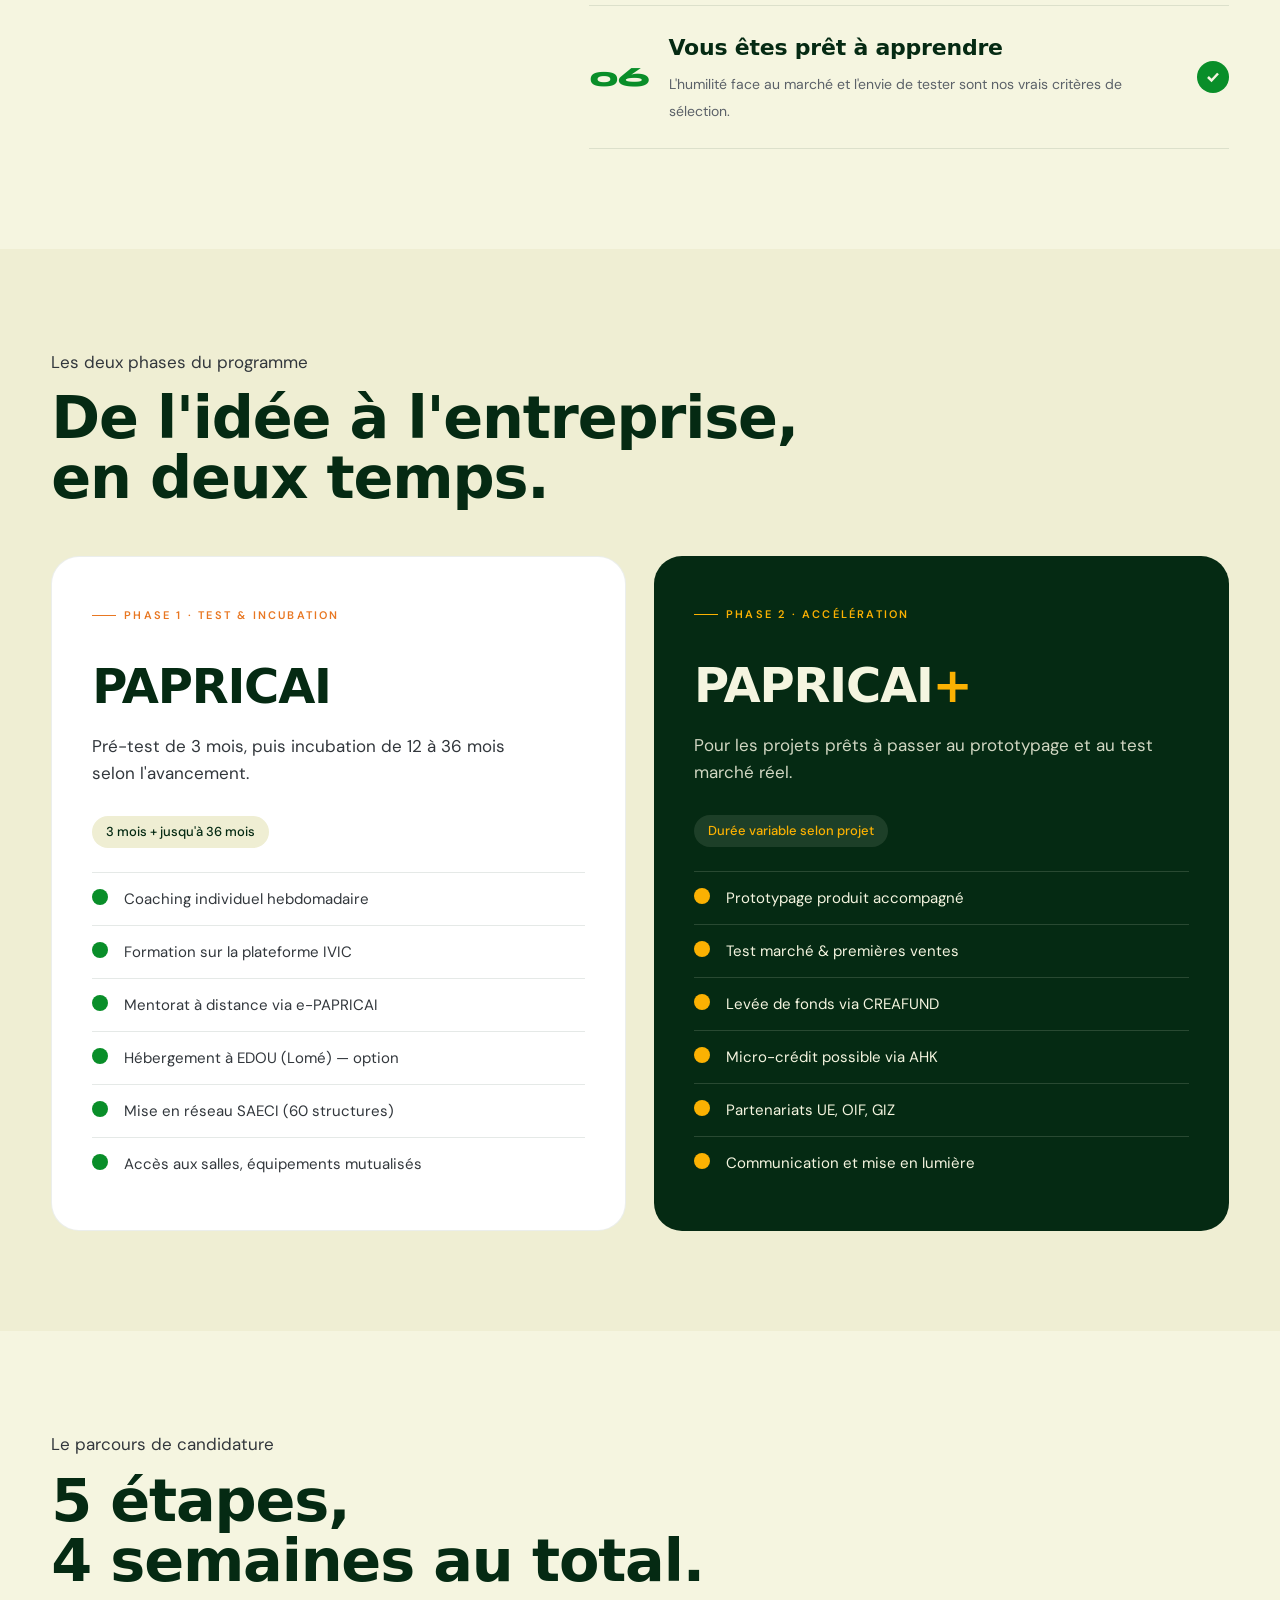
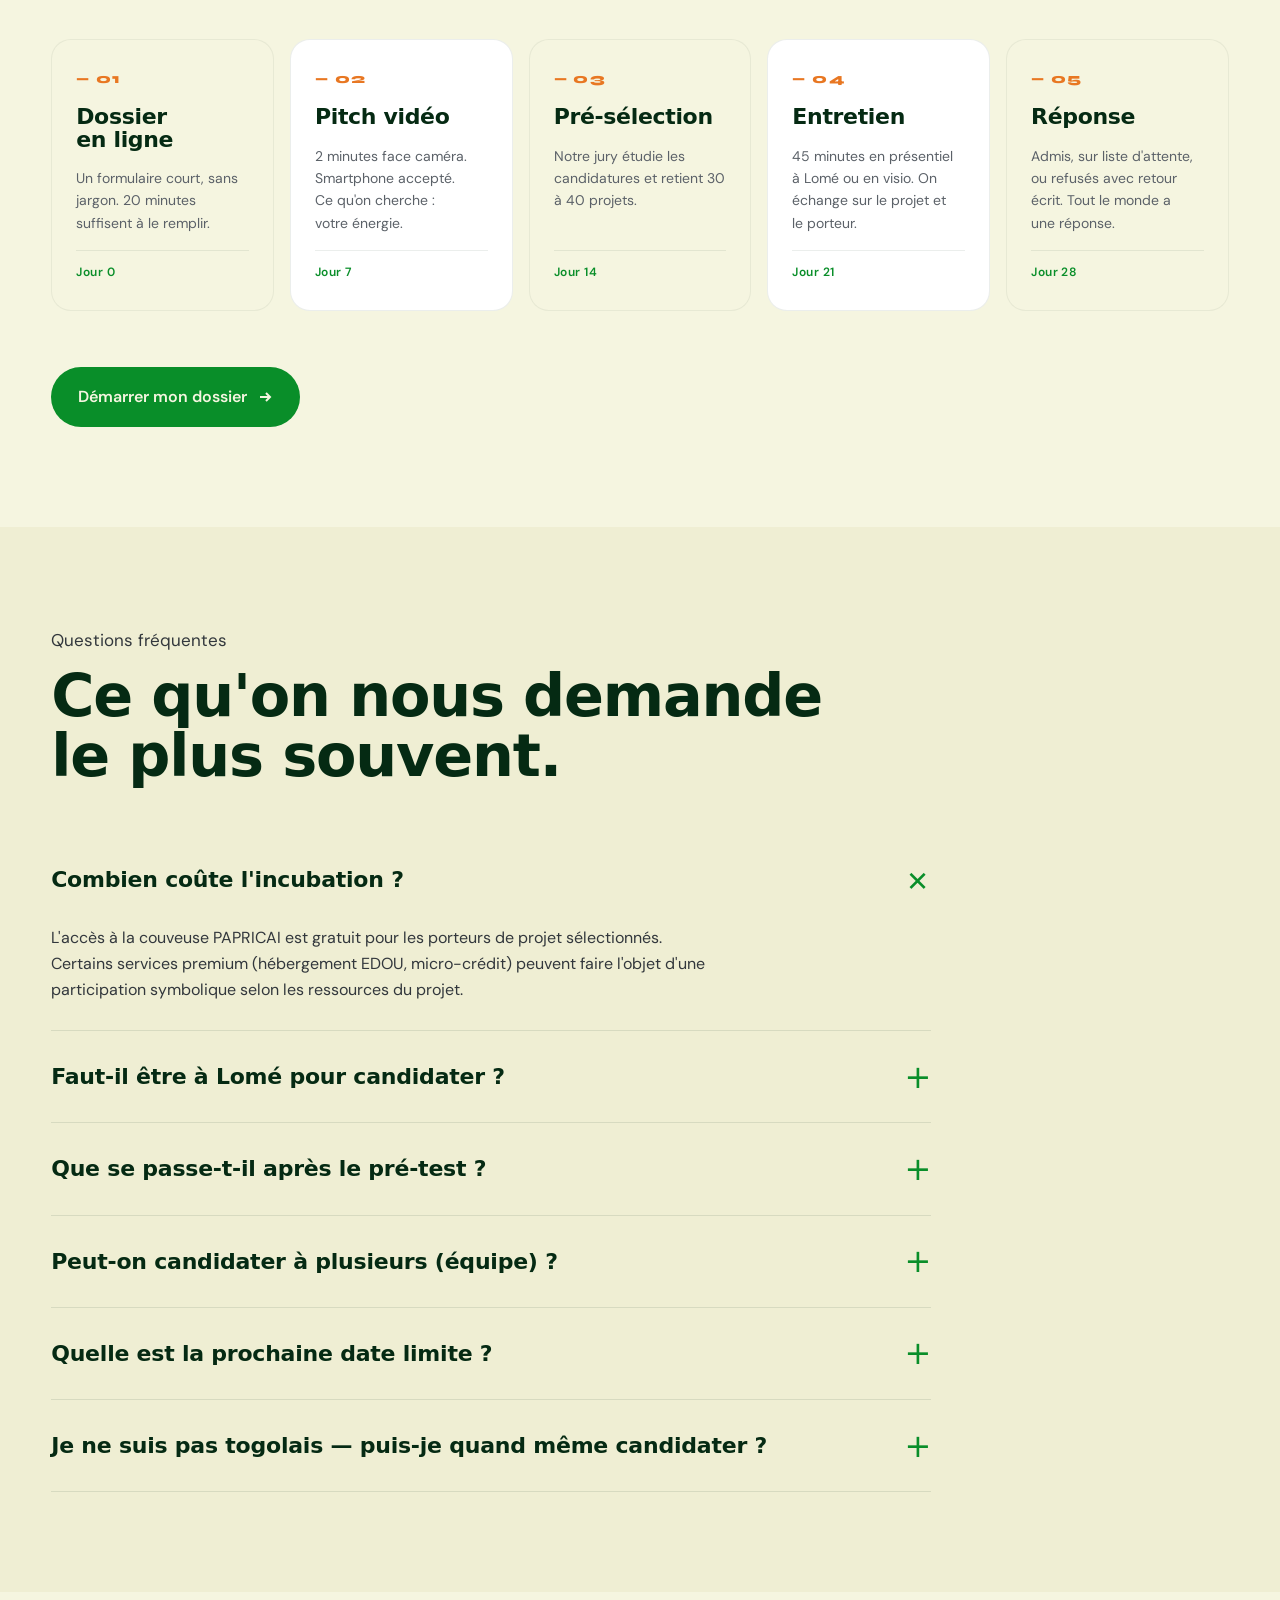
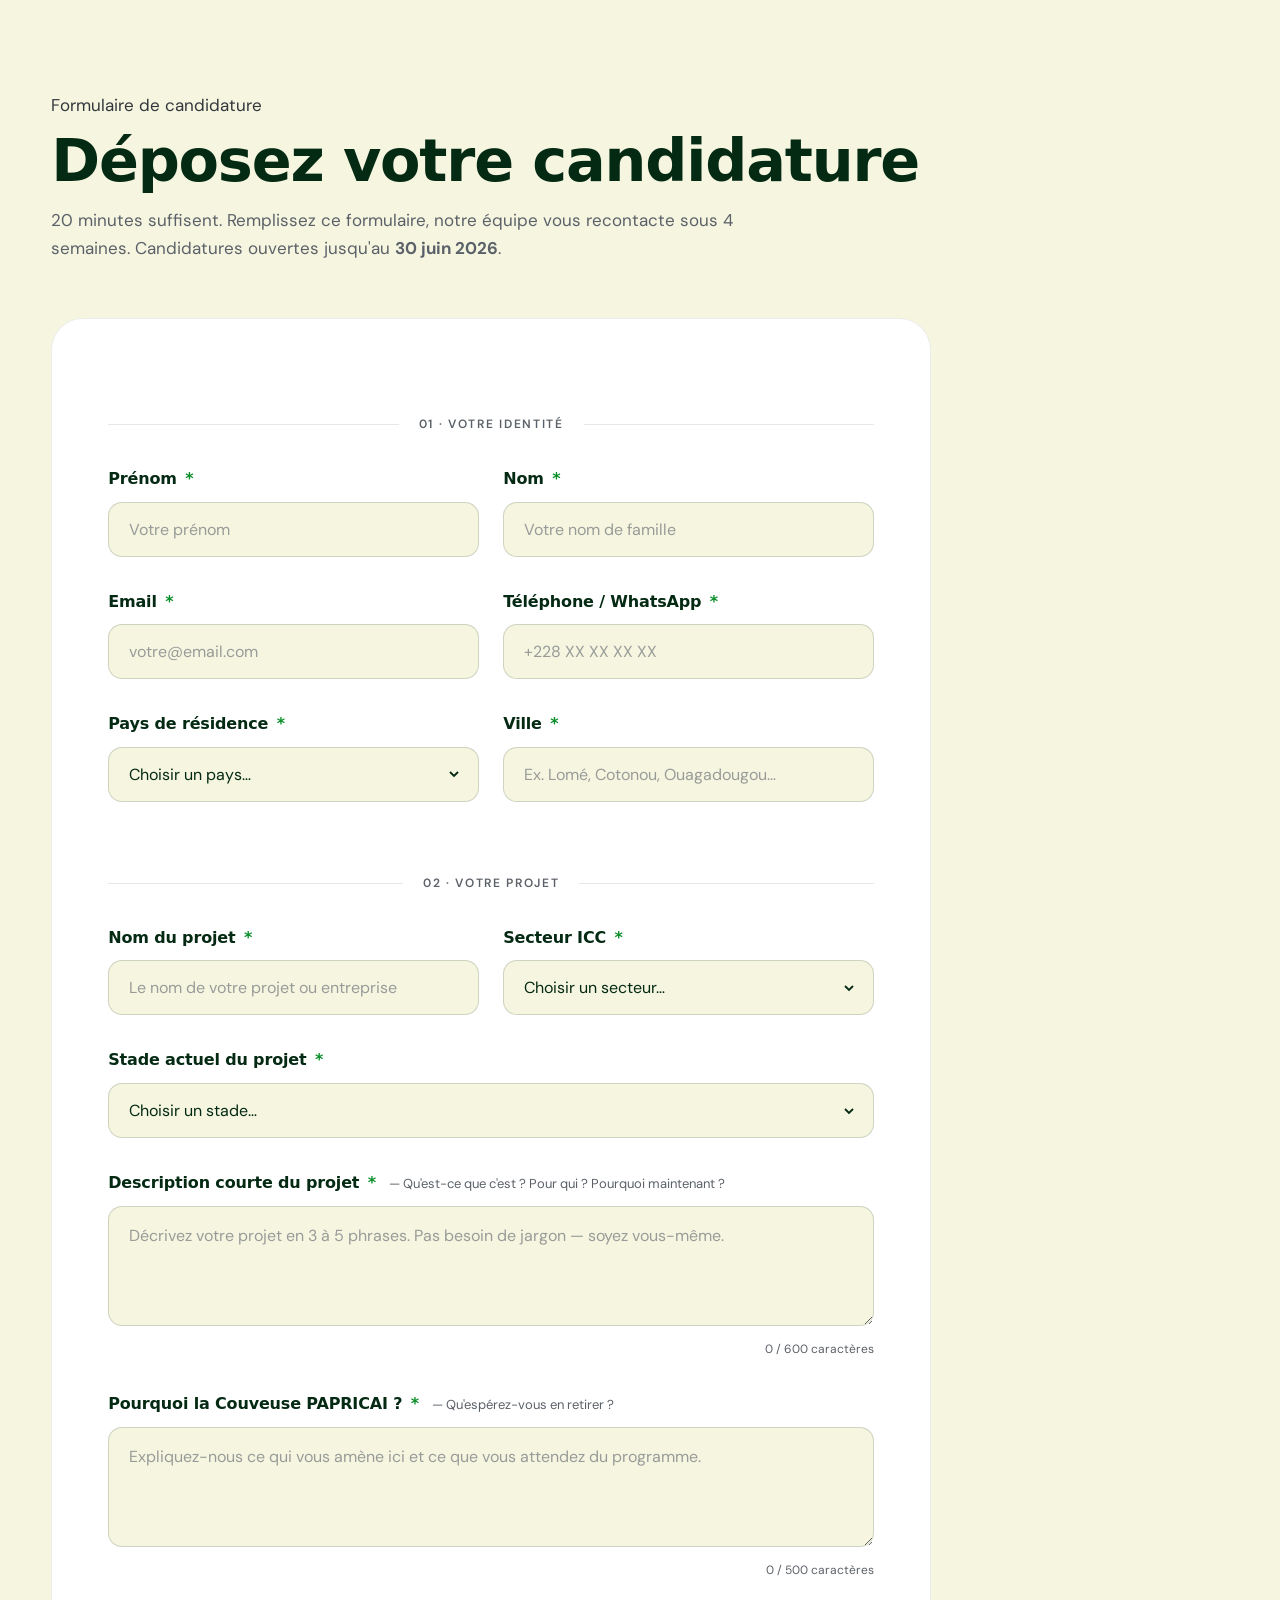
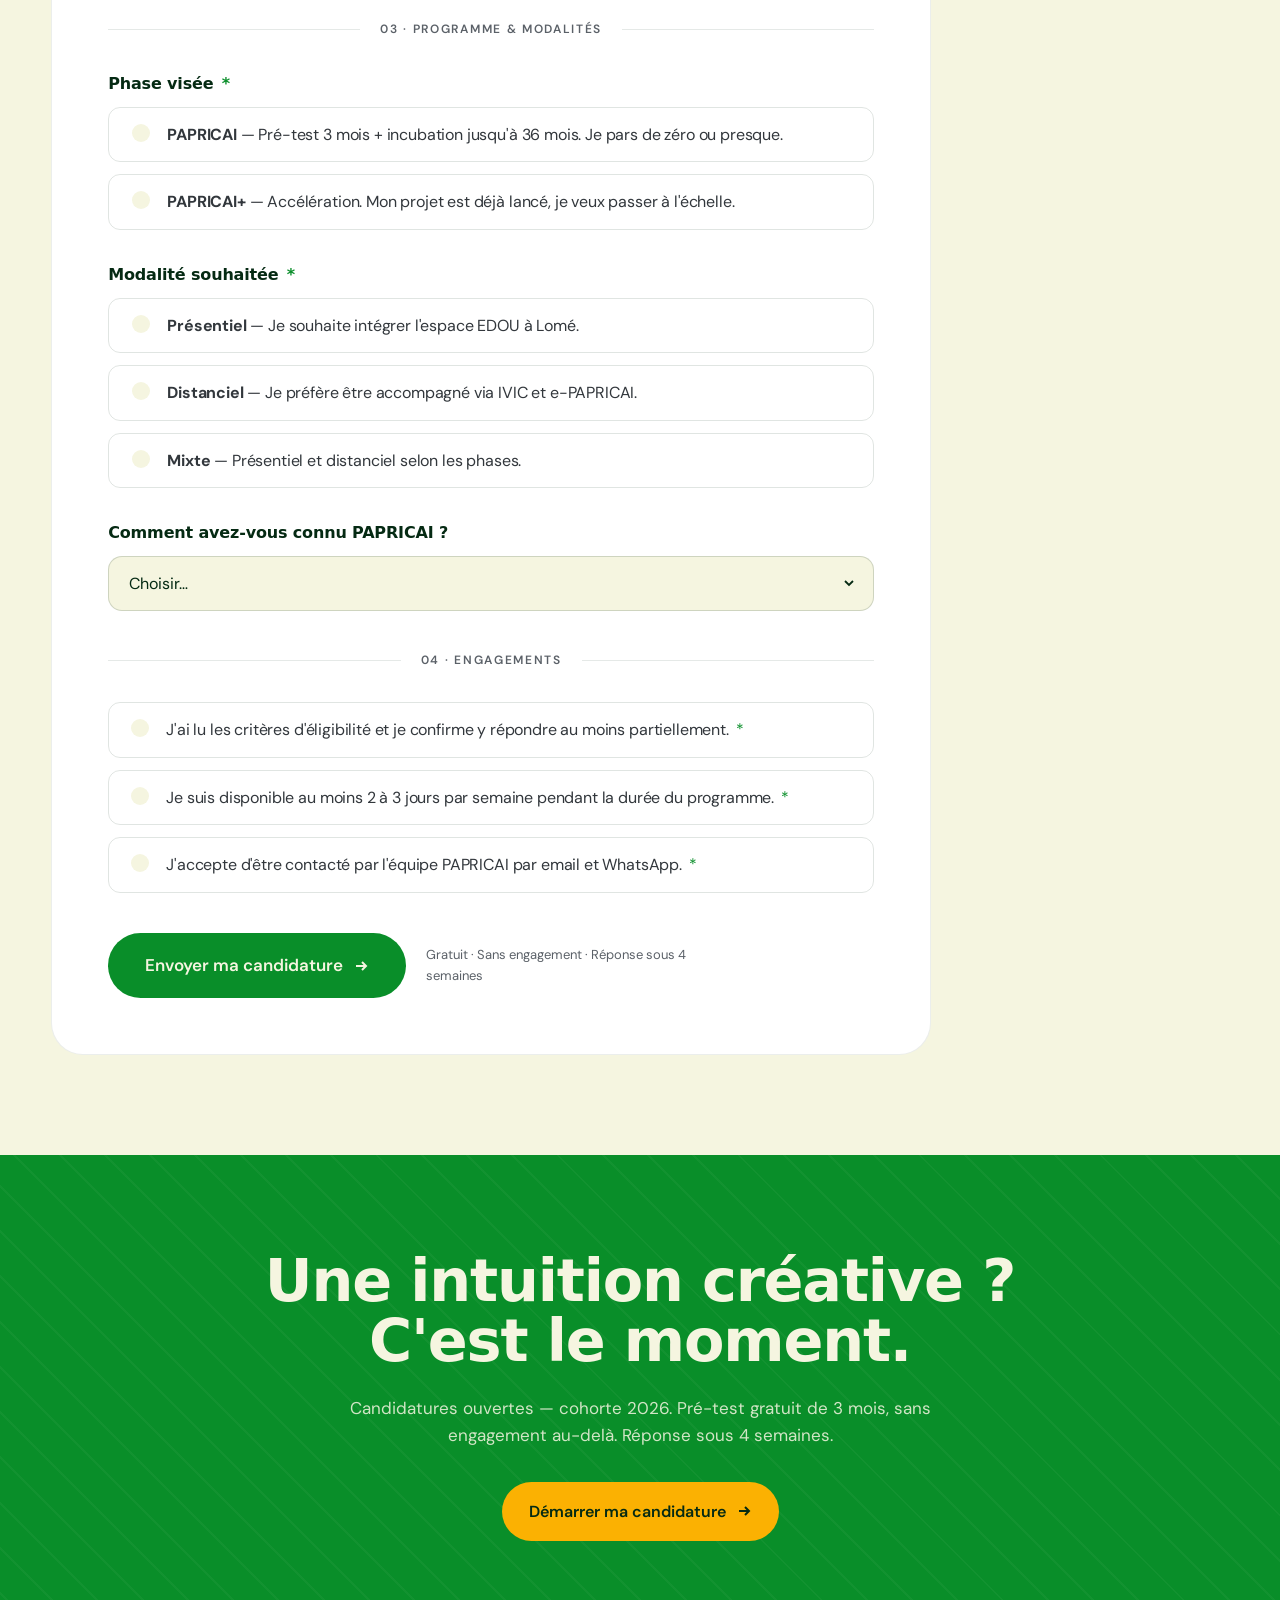
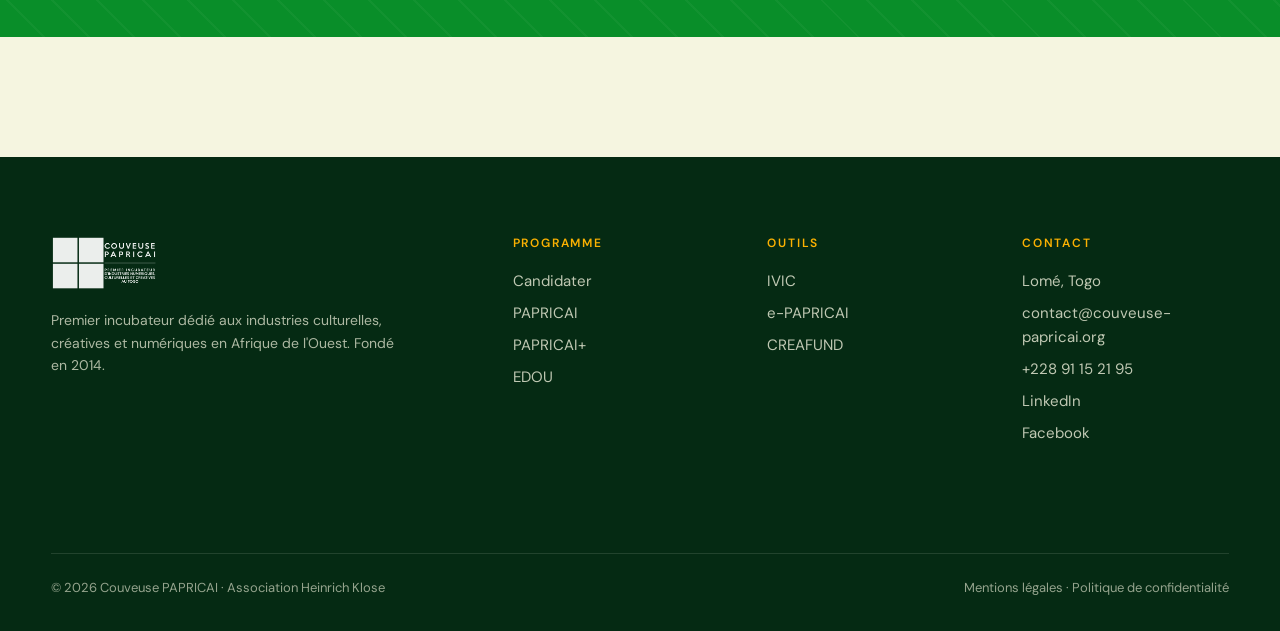
==== commit 6d9e13ca: "Formulaire de candidature Netlify Forms + menu mobile sur toutes les pages" ====
--- a/candidater.html
+++ b/candidater.html
@@ -247,11 +247,194 @@
 .cta-band .btn{ background: var(--gold); color: var(--green-ink); position: relative; }
 .cta-band .btn:hover{ background: #ffc52e; }
 
+/* —————————————————————————— FORMULAIRE —————————————————————————— */
+.form-section{
+  padding: 100px 0;
+  background: var(--cream);
+}
+.form-section .section-tag{ margin-bottom: 12px; }
+.form-section h2{ color: var(--green-ink); margin-bottom: 16px; }
+.form-section .form-intro{
+  font-size: 17px; color: var(--ink-soft);
+  max-width: 58ch; margin-bottom: 56px;
+}
+.form-card{
+  background: var(--white);
+  border-radius: 32px;
+  border: 1px solid rgba(5,42,19,.08);
+  padding: 56px;
+  max-width: 880px;
+}
+.form-group{ margin-bottom: 32px; }
+.form-group label{
+  display: block;
+  font-family: var(--display); font-weight: 600; font-size: 16px;
+  color: var(--green-ink); margin-bottom: 10px;
+  letter-spacing: -0.01em;
+}
+.form-group label .req{ color: var(--green); margin-left: 3px; }
+.form-group label .hint{
+  font-family: var(--body); font-weight: 400; font-size: 13px;
+  color: var(--ink-soft); margin-left: 8px; letter-spacing: 0;
+}
+.form-row{ display: grid; grid-template-columns: 1fr 1fr; gap: 24px; }
+.form-group input,
+.form-group select,
+.form-group textarea{
+  width: 100%;
+  padding: 16px 20px;
+  border-radius: 14px;
+  border: 1.5px solid rgba(5,42,19,.16);
+  background: var(--cream);
+  font-family: var(--body); font-size: 16px;
+  color: var(--green-ink);
+  transition: border-color .15s, box-shadow .15s;
+  outline: none;
+  -webkit-appearance: none;
+}
+.form-group input:focus,
+.form-group select:focus,
+.form-group textarea:focus{
+  border-color: var(--green);
+  box-shadow: 0 0 0 3px rgba(9,142,41,.12);
+  background: var(--white);
+}
+.form-group input::placeholder,
+.form-group textarea::placeholder{ color: var(--ink-soft); opacity: .6; }
+.form-group select{
+  background-image: url("data:image/svg+xml,%3Csvg xmlns='http://www.w3.org/2000/svg' width='16' height='16' viewBox='0 0 16 16' fill='none' stroke='%23052a13' stroke-width='1.8'%3E%3Cpath d='M4 6l4 4 4-4'/%3E%3C/svg%3E");
+  background-repeat: no-repeat;
+  background-position: right 16px center;
+  padding-right: 44px;
+  cursor: pointer;
+}
+.form-group textarea{
+  resize: vertical;
+  min-height: 120px;
+  line-height: 1.6;
+}
+.form-group .char-count{
+  font-size: 12px; color: var(--ink-soft);
+  text-align: right; margin-top: 6px;
+}
+.form-divider{
+  display: flex; align-items: center; gap: 20px;
+  margin: 40px 0 32px;
+}
+.form-divider::before, .form-divider::after{
+  content:""; flex: 1; height: 1px; background: rgba(5,42,19,.10);
+}
+.form-divider span{
+  font-family: var(--body); font-size: 12px; font-weight: 600;
+  letter-spacing: .14em; text-transform: uppercase; color: var(--ink-soft);
+  white-space: nowrap;
+}
+.radio-group, .check-group{
+  display: flex; flex-direction: column; gap: 12px;
+  margin-top: 4px;
+}
+.radio-group label, .check-group label{
+  display: flex; align-items: flex-start; gap: 14px;
+  font-family: var(--body); font-weight: 400; font-size: 16px;
+  color: var(--ink); cursor: pointer;
+  margin: 0;
+  padding: 14px 18px;
+  border-radius: 12px;
+  border: 1.5px solid rgba(5,42,19,.12);
+  transition: border-color .15s, background .15s;
+}
+.radio-group label:has(input:checked),
+.check-group label:has(input:checked){
+  border-color: var(--green);
+  background: rgba(9,142,41,.05);
+}
+.radio-group input, .check-group input{
+  width: auto; flex: none; margin-top: 2px;
+  accent-color: var(--green);
+  width: 18px; height: 18px;
+  padding: 0;
+  border: none; box-shadow: none;
+}
+.radio-group label:has(input:checked), .check-group label:has(input:checked){
+  color: var(--green-ink);
+}
+.form-submit{
+  margin-top: 40px;
+  display: flex; align-items: center; gap: 20px; flex-wrap: wrap;
+}
+.form-submit .btn-primary{
+  background: var(--green); color: var(--cream);
+  padding: 18px 36px; font-size: 17px;
+  min-width: 220px; justify-content: center;
+}
+.form-submit .btn-primary:hover{ background: var(--green-ink); }
+.form-submit small{ font-size: 13px; color: var(--ink-soft); max-width: 32ch; }
+
+/* Confirmation */
+.form-success{
+  display: none;
+  background: rgba(9,142,41,.07);
+  border: 1.5px solid rgba(9,142,41,.25);
+  border-radius: 20px;
+  padding: 40px 48px;
+  margin-top: 32px;
+}
+.form-success.visible{ display: block; }
+.form-success h3{
+  color: var(--green-ink); margin-bottom: 12px;
+  font-size: 26px;
+}
+.form-success p{ color: var(--ink); margin: 0; font-size: 16px; }
+
+/* Mobile nav drawer */
+.nav-drawer{
+  display: none;
+  position: fixed; inset: 0; z-index: 50;
+}
+.nav-drawer.open{ display: block; }
+.nav-drawer-backdrop{
+  position: absolute; inset: 0;
+  background: rgba(5,42,19,.4); backdrop-filter: blur(4px);
+}
+.nav-drawer-panel{
+  position: absolute; top: 0; right: 0; bottom: 0;
+  width: min(320px, 90vw);
+  background: var(--cream);
+  padding: 24px;
+  display: flex; flex-direction: column; gap: 8px;
+  overflow-y: auto;
+}
+.nav-drawer-close{
+  align-self: flex-end;
+  width: 44px; height: 44px; border-radius: 12px;
+  background: transparent; border: 1px solid rgba(5,42,19,.15);
+  display: grid; place-items: center; cursor: pointer;
+  color: var(--green-ink); margin-bottom: 16px;
+}
+.nav-drawer-panel a{
+  display: block; padding: 14px 16px;
+  font-weight: 600; font-size: 18px;
+  color: var(--green-ink); border-radius: 12px;
+  transition: background .15s;
+}
+.nav-drawer-panel a:hover{ background: rgba(5,42,19,.06); }
+.nav-drawer-panel .drawer-cta{
+  margin-top: 16px;
+  background: var(--green); color: var(--cream);
+  border-radius: 999px; text-align: center;
+  padding: 16px 24px; font-weight: 600;
+}
+.nav-drawer-panel .drawer-cta:hover{ background: var(--green-ink); }
+
 /* —————————————————————————— RESPONSIVE —————————————————————————— */
 @media (max-width: 1000px){
   .eligible-grid{ grid-template-columns: 1fr; gap: 40px; }
   .phases-grid{ grid-template-columns: 1fr; }
   .process-grid{ grid-template-columns: repeat(2, 1fr); }
+}
+@media (max-width: 700px){
+  .form-card{ padding: 32px 24px; }
+  .form-row{ grid-template-columns: 1fr; gap: 0; }
 }
 @media (max-width: 600px){
   .process-grid{ grid-template-columns: 1fr; }
@@ -282,11 +465,27 @@
       Candidater
       <svg class="arrow" viewBox="0 0 16 16" fill="none" stroke="currentColor" stroke-width="2"><path d="M3 8h10M9 4l4 4-4 4"/></svg>
     </a>
-    <button class="nav-burger" aria-label="Menu">
-      <svg width="20" height="14" viewBox="0 0 20 14" fill="none" stroke="currentColor" stroke-width="2"><path d="M0 1h20M0 7h20M0 13h20"/></svg>
+    <button class="nav-burger" aria-label="Ouvrir le menu" aria-expanded="false" aria-controls="nav-drawer">
+      <svg width="20" height="14" viewBox="0 0 20 14" fill="none" stroke="currentColor" stroke-width="2" aria-hidden="true"><path d="M0 1h20M0 7h20M0 13h20"/></svg>
     </button>
   </div>
 </header>
+
+<!-- MOBILE NAV DRAWER -->
+<div class="nav-drawer" id="nav-drawer" role="dialog" aria-modal="true" aria-label="Menu de navigation">
+  <div class="nav-drawer-backdrop" id="nav-backdrop"></div>
+  <div class="nav-drawer-panel">
+    <button class="nav-drawer-close" aria-label="Fermer le menu">
+      <svg width="18" height="18" viewBox="0 0 18 18" fill="none" stroke="currentColor" stroke-width="2" aria-hidden="true"><path d="M2 2l14 14M16 2L2 16"/></svg>
+    </button>
+    <a href="index.html">Accueil</a>
+    <a href="candidater.html" aria-current="page">Intégrer la couveuse</a>
+    <a href="outils.html">Outils numériques</a>
+    <a href="index.html#projets">Projets</a>
+    <a href="index.html#apropos">À propos</a>
+    <a href="#formulaire" class="drawer-cta">Candidater à la couveuse</a>
+  </div>
+</div>
 
 <!-- PAGE HERO -->
 <section class="page-hero">
@@ -299,7 +498,7 @@
       presque-prêt à scaler. Candidatures ouvertes pour la cohorte 2026.
     </p>
     <div class="page-hero-actions">
-      <a href="#candidature" class="btn btn-primary">
+      <a href="#formulaire" class="btn btn-primary">
         Démarrer ma candidature
         <svg width="16" height="16" viewBox="0 0 16 16" fill="none" stroke="currentColor" stroke-width="2"><path d="M3 8h10M9 4l4 4-4 4"/></svg>
       </a>
@@ -433,7 +632,7 @@
 </section>
 
 <!-- PROCESS -->
-<section class="process" id="candidature">
+<section class="process" id="candidature" style="scroll-margin-top: 90px;">
   <div class="wrap">
     <div class="section-tag" style="margin-bottom: 12px;">Le parcours de candidature</div>
     <h2>5 étapes,<br>4 semaines au total.</h2>
@@ -472,7 +671,7 @@
     </div>
 
     <div style="margin-top: 56px; display: flex; justify-content: flex-start;">
-      <a href="#" class="btn btn-primary">
+      <a href="#formulaire" class="btn btn-primary">
         Démarrer mon dossier
         <svg width="16" height="16" viewBox="0 0 16 16" fill="none" stroke="currentColor" stroke-width="2"><path d="M3 8h10M9 4l4 4-4 4"/></svg>
       </a>
@@ -515,12 +714,220 @@
   </div>
 </section>
 
+<!-- FORMULAIRE DE CANDIDATURE -->
+<section class="form-section" id="formulaire" style="scroll-margin-top: 90px;">
+  <div class="wrap">
+    <div class="section-tag">Formulaire de candidature</div>
+    <h2>Déposez votre candidature</h2>
+    <p class="form-intro">
+      20 minutes suffisent. Remplissez ce formulaire, notre équipe vous recontacte sous 4 semaines.
+      Candidatures ouvertes jusqu'au <strong>30 juin 2026</strong>.
+    </p>
+
+    <div class="form-card">
+      <form name="candidature-papricai" method="POST" data-netlify="true" netlify-honeypot="bot-field" id="candidature-form" novalidate>
+        <!-- Netlify bot protection -->
+        <input type="hidden" name="form-name" value="candidature-papricai" />
+        <p style="display:none;"><label>Ne pas remplir : <input name="bot-field" /></label></p>
+
+        <!-- SECTION 1 — IDENTITÉ -->
+        <div class="form-divider"><span>01 · Votre identité</span></div>
+
+        <div class="form-row">
+          <div class="form-group">
+            <label for="prenom">Prénom <span class="req">*</span></label>
+            <input type="text" id="prenom" name="prenom" required placeholder="Votre prénom" autocomplete="given-name" />
+          </div>
+          <div class="form-group">
+            <label for="nom">Nom <span class="req">*</span></label>
+            <input type="text" id="nom" name="nom" required placeholder="Votre nom de famille" autocomplete="family-name" />
+          </div>
+        </div>
+
+        <div class="form-row">
+          <div class="form-group">
+            <label for="email">Email <span class="req">*</span></label>
+            <input type="email" id="email" name="email" required placeholder="votre@email.com" autocomplete="email" />
+          </div>
+          <div class="form-group">
+            <label for="telephone">Téléphone / WhatsApp <span class="req">*</span></label>
+            <input type="tel" id="telephone" name="telephone" required placeholder="+228 XX XX XX XX" autocomplete="tel" />
+          </div>
+        </div>
+
+        <div class="form-row">
+          <div class="form-group">
+            <label for="pays">Pays de résidence <span class="req">*</span></label>
+            <select id="pays" name="pays" required>
+              <option value="">Choisir un pays…</option>
+              <option>Togo</option>
+              <option>Bénin</option>
+              <option>Burkina Faso</option>
+              <option>Mali</option>
+              <option>Côte d'Ivoire</option>
+              <option>Sénégal</option>
+              <option>Niger</option>
+              <option>Guinée</option>
+              <option>Cameroun</option>
+              <option>Autre pays francophone</option>
+            </select>
+          </div>
+          <div class="form-group">
+            <label for="ville">Ville <span class="req">*</span></label>
+            <input type="text" id="ville" name="ville" required placeholder="Ex. Lomé, Cotonou, Ouagadougou…" />
+          </div>
+        </div>
+
+        <!-- SECTION 2 — PROJET -->
+        <div class="form-divider"><span>02 · Votre projet</span></div>
+
+        <div class="form-row">
+          <div class="form-group">
+            <label for="nom-projet">Nom du projet <span class="req">*</span></label>
+            <input type="text" id="nom-projet" name="nom_projet" required placeholder="Le nom de votre projet ou entreprise" />
+          </div>
+          <div class="form-group">
+            <label for="secteur">Secteur ICC <span class="req">*</span></label>
+            <select id="secteur" name="secteur" required>
+              <option value="">Choisir un secteur…</option>
+              <option>Arts visuels</option>
+              <option>Musique</option>
+              <option>Cinéma &amp; audiovisuel</option>
+              <option>Édition</option>
+              <option>Apps &amp; numérique créatif</option>
+              <option>Mode &amp; artisanat d'art</option>
+              <option>Patrimoine culturel</option>
+              <option>Arts vivants (théâtre, danse…)</option>
+              <option>Médias &amp; communication</option>
+              <option>Autre secteur ICC</option>
+            </select>
+          </div>
+        </div>
+
+        <div class="form-group">
+          <label for="stade">Stade actuel du projet <span class="req">*</span></label>
+          <select id="stade" name="stade" required>
+            <option value="">Choisir un stade…</option>
+            <option>Idée — je n'ai pas encore commencé</option>
+            <option>Concept développé — j'ai réfléchi et j'ai un plan</option>
+            <option>Prototype ou MVP — j'ai un premier produit/service</option>
+            <option>Déjà lancé — j'ai des clients ou des utilisateurs</option>
+          </select>
+        </div>
+
+        <div class="form-group">
+          <label for="description">
+            Description courte du projet <span class="req">*</span>
+            <span class="hint">— Qu'est-ce que c'est ? Pour qui ? Pourquoi maintenant ?</span>
+          </label>
+          <textarea id="description" name="description" required maxlength="600"
+            placeholder="Décrivez votre projet en 3 à 5 phrases. Pas besoin de jargon — soyez vous-même."></textarea>
+          <div class="char-count"><span id="desc-count">0</span> / 600 caractères</div>
+        </div>
+
+        <div class="form-group">
+          <label for="motivation">
+            Pourquoi la Couveuse PAPRICAI ? <span class="req">*</span>
+            <span class="hint">— Qu'espérez-vous en retirer ?</span>
+          </label>
+          <textarea id="motivation" name="motivation" required maxlength="500"
+            placeholder="Expliquez-nous ce qui vous amène ici et ce que vous attendez du programme."></textarea>
+          <div class="char-count"><span id="motiv-count">0</span> / 500 caractères</div>
+        </div>
+
+        <!-- SECTION 3 — PROGRAMME -->
+        <div class="form-divider"><span>03 · Programme &amp; modalités</span></div>
+
+        <div class="form-group">
+          <label>Phase visée <span class="req">*</span></label>
+          <div class="radio-group">
+            <label>
+              <input type="radio" name="phase" value="PAPRICAI (pré-test + incubation)" required />
+              <span><strong>PAPRICAI</strong> — Pré-test 3 mois + incubation jusqu'à 36 mois. Je pars de zéro ou presque.</span>
+            </label>
+            <label>
+              <input type="radio" name="phase" value="PAPRICAI+ (accélération)" />
+              <span><strong>PAPRICAI+</strong> — Accélération. Mon projet est déjà lancé, je veux passer à l'échelle.</span>
+            </label>
+          </div>
+        </div>
+
+        <div class="form-group">
+          <label>Modalité souhaitée <span class="req">*</span></label>
+          <div class="radio-group">
+            <label>
+              <input type="radio" name="modalite" value="Présentiel à Lomé (EDOU)" required />
+              <span><strong>Présentiel</strong> — Je souhaite intégrer l'espace EDOU à Lomé.</span>
+            </label>
+            <label>
+              <input type="radio" name="modalite" value="Distanciel (IVIC + e-PAPRICAI)" />
+              <span><strong>Distanciel</strong> — Je préfère être accompagné via IVIC et e-PAPRICAI.</span>
+            </label>
+            <label>
+              <input type="radio" name="modalite" value="Les deux (mixte)" />
+              <span><strong>Mixte</strong> — Présentiel et distanciel selon les phases.</span>
+            </label>
+          </div>
+        </div>
+
+        <div class="form-group">
+          <label for="decouverte">Comment avez-vous connu PAPRICAI ?</label>
+          <select id="decouverte" name="decouverte">
+            <option value="">Choisir…</option>
+            <option>Bouche à oreille / un ami</option>
+            <option>Réseaux sociaux (Facebook, Instagram, LinkedIn)</option>
+            <option>Site web de la couveuse</option>
+            <option>Un événement ou une conférence</option>
+            <option>Un ancien incubé PAPRICAI</option>
+            <option>Un partenaire (UE, OIF, GIZ…)</option>
+            <option>Autre</option>
+          </select>
+        </div>
+
+        <!-- SECTION 4 — ENGAGEMENTS -->
+        <div class="form-divider"><span>04 · Engagements</span></div>
+
+        <div class="form-group">
+          <div class="check-group">
+            <label>
+              <input type="checkbox" name="eligibilite" required />
+              <span>J'ai lu les critères d'éligibilité et je confirme y répondre au moins partiellement. <span class="req">*</span></span>
+            </label>
+            <label>
+              <input type="checkbox" name="disponibilite" required />
+              <span>Je suis disponible au moins 2 à 3 jours par semaine pendant la durée du programme. <span class="req">*</span></span>
+            </label>
+            <label>
+              <input type="checkbox" name="contact" required />
+              <span>J'accepte d'être contacté par l'équipe PAPRICAI par email et WhatsApp. <span class="req">*</span></span>
+            </label>
+          </div>
+        </div>
+
+        <div class="form-submit">
+          <button type="submit" class="btn btn-primary">
+            Envoyer ma candidature
+            <svg width="16" height="16" viewBox="0 0 16 16" fill="none" stroke="currentColor" stroke-width="2" aria-hidden="true"><path d="M3 8h10M9 4l4 4-4 4"/></svg>
+          </button>
+          <small>Gratuit · Sans engagement · Réponse sous 4 semaines</small>
+        </div>
+      </form>
+
+      <!-- Message de confirmation -->
+      <div class="form-success" id="form-success">
+        <h3>Candidature reçue !</h3>
+        <p>Merci pour votre dossier. Notre équipe l'étudie et vous répond dans les 4 semaines. En attendant, n'hésitez pas à nous écrire à <a href="mailto:contact@couveuse-papricai.org" style="color: var(--green); font-weight:600;">contact@couveuse-papricai.org</a> ou via WhatsApp au <a href="tel:+22891152195" style="color: var(--green); font-weight:600;">+228 91 15 21 95</a>.</p>
+      </div>
+    </div>
+  </div>
+</section>
+
 <!-- FINAL CTA -->
 <section class="cta-band">
   <div class="wrap">
     <h2>Une intuition créative ?<br>C'est le moment.</h2>
     <p>Candidatures ouvertes — cohorte 2026. Pré-test gratuit de 3 mois, sans engagement au-delà. Réponse sous 4 semaines.</p>
-    <a href="#" class="btn">
+    <a href="#formulaire" class="btn">
       Démarrer ma candidature
       <svg width="16" height="16" viewBox="0 0 16 16" fill="none" stroke="currentColor" stroke-width="2"><path d="M3 8h10M9 4l4 4-4 4"/></svg>
     </a>
@@ -566,5 +973,69 @@
   </div>
 </footer>
 
+<script>
+(function () {
+  /* — Mobile nav drawer — */
+  var burger = document.querySelector('.nav-burger');
+  var drawer = document.getElementById('nav-drawer');
+  var backdrop = document.getElementById('nav-backdrop');
+  var closeBtn = drawer.querySelector('.nav-drawer-close');
+
+  function openDrawer() {
+    drawer.classList.add('open');
+    burger.setAttribute('aria-expanded', 'true');
+    document.body.style.overflow = 'hidden';
+    closeBtn.focus();
+  }
+  function closeDrawer() {
+    drawer.classList.remove('open');
+    burger.setAttribute('aria-expanded', 'false');
+    document.body.style.overflow = '';
+    burger.focus();
+  }
+  burger.addEventListener('click', openDrawer);
+  closeBtn.addEventListener('click', closeDrawer);
+  backdrop.addEventListener('click', closeDrawer);
+  document.addEventListener('keydown', function (e) {
+    if (e.key === 'Escape' && drawer.classList.contains('open')) closeDrawer();
+  });
+  drawer.querySelectorAll('a').forEach(function (l) { l.addEventListener('click', closeDrawer); });
+
+  /* — Compteurs de caractères — */
+  function bindCounter(textareaId, countId) {
+    var ta = document.getElementById(textareaId);
+    var ct = document.getElementById(countId);
+    if (!ta || !ct) return;
+    ta.addEventListener('input', function () { ct.textContent = ta.value.length; });
+  }
+  bindCounter('description', 'desc-count');
+  bindCounter('motivation', 'motiv-count');
+
+  /* — Soumission du formulaire (Netlify Forms) — */
+  var form = document.getElementById('candidature-form');
+  var successBox = document.getElementById('form-success');
+
+  if (form) {
+    form.addEventListener('submit', function (e) {
+      e.preventDefault();
+      if (!form.checkValidity()) {
+        form.reportValidity();
+        return;
+      }
+      var data = new FormData(form);
+      fetch('/', { method: 'POST', headers: { 'Content-Type': 'application/x-www-form-urlencoded' },
+        body: new URLSearchParams(data).toString() })
+        .then(function () {
+          form.style.display = 'none';
+          successBox.classList.add('visible');
+          successBox.scrollIntoView({ behavior: 'smooth', block: 'center' });
+        })
+        .catch(function () {
+          alert('Une erreur est survenue. Veuillez réessayer ou nous écrire à contact@couveuse-papricai.org');
+        });
+    });
+  }
+})();
+</script>
 </body>
 </html>
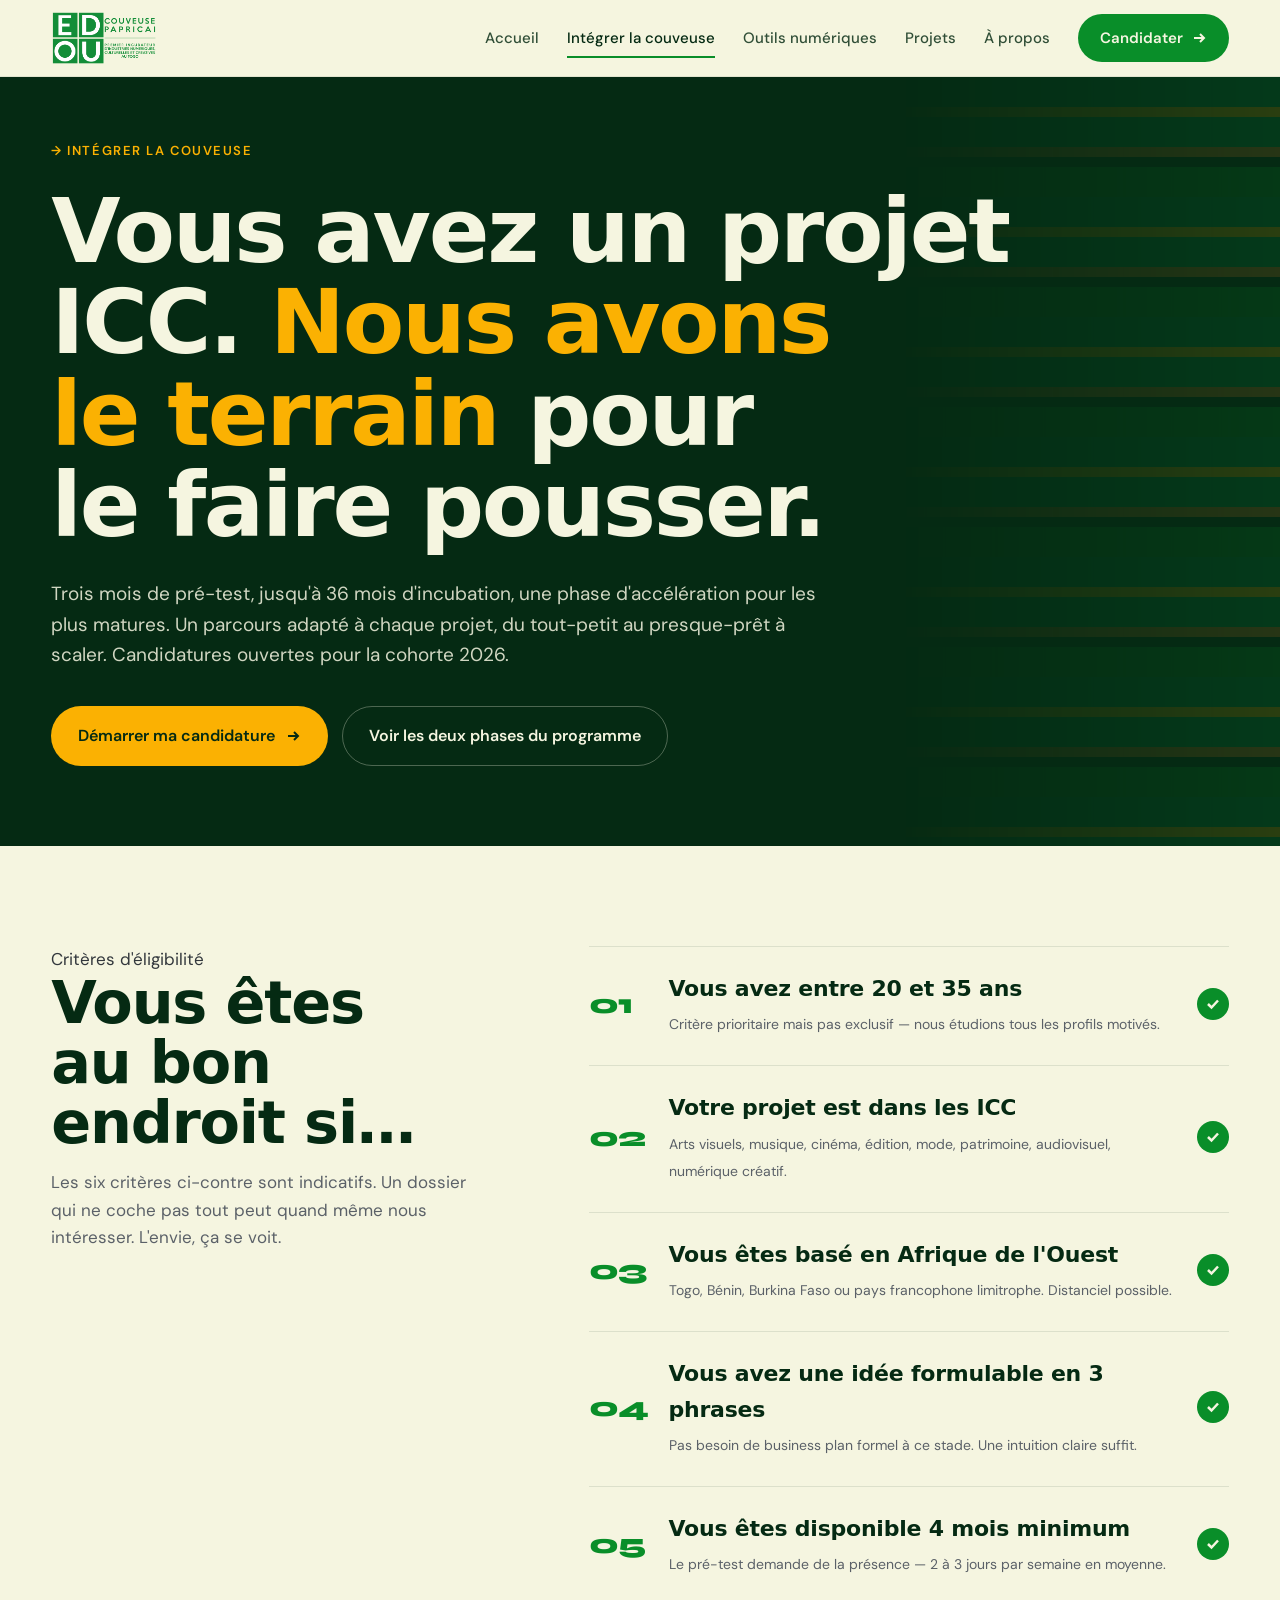
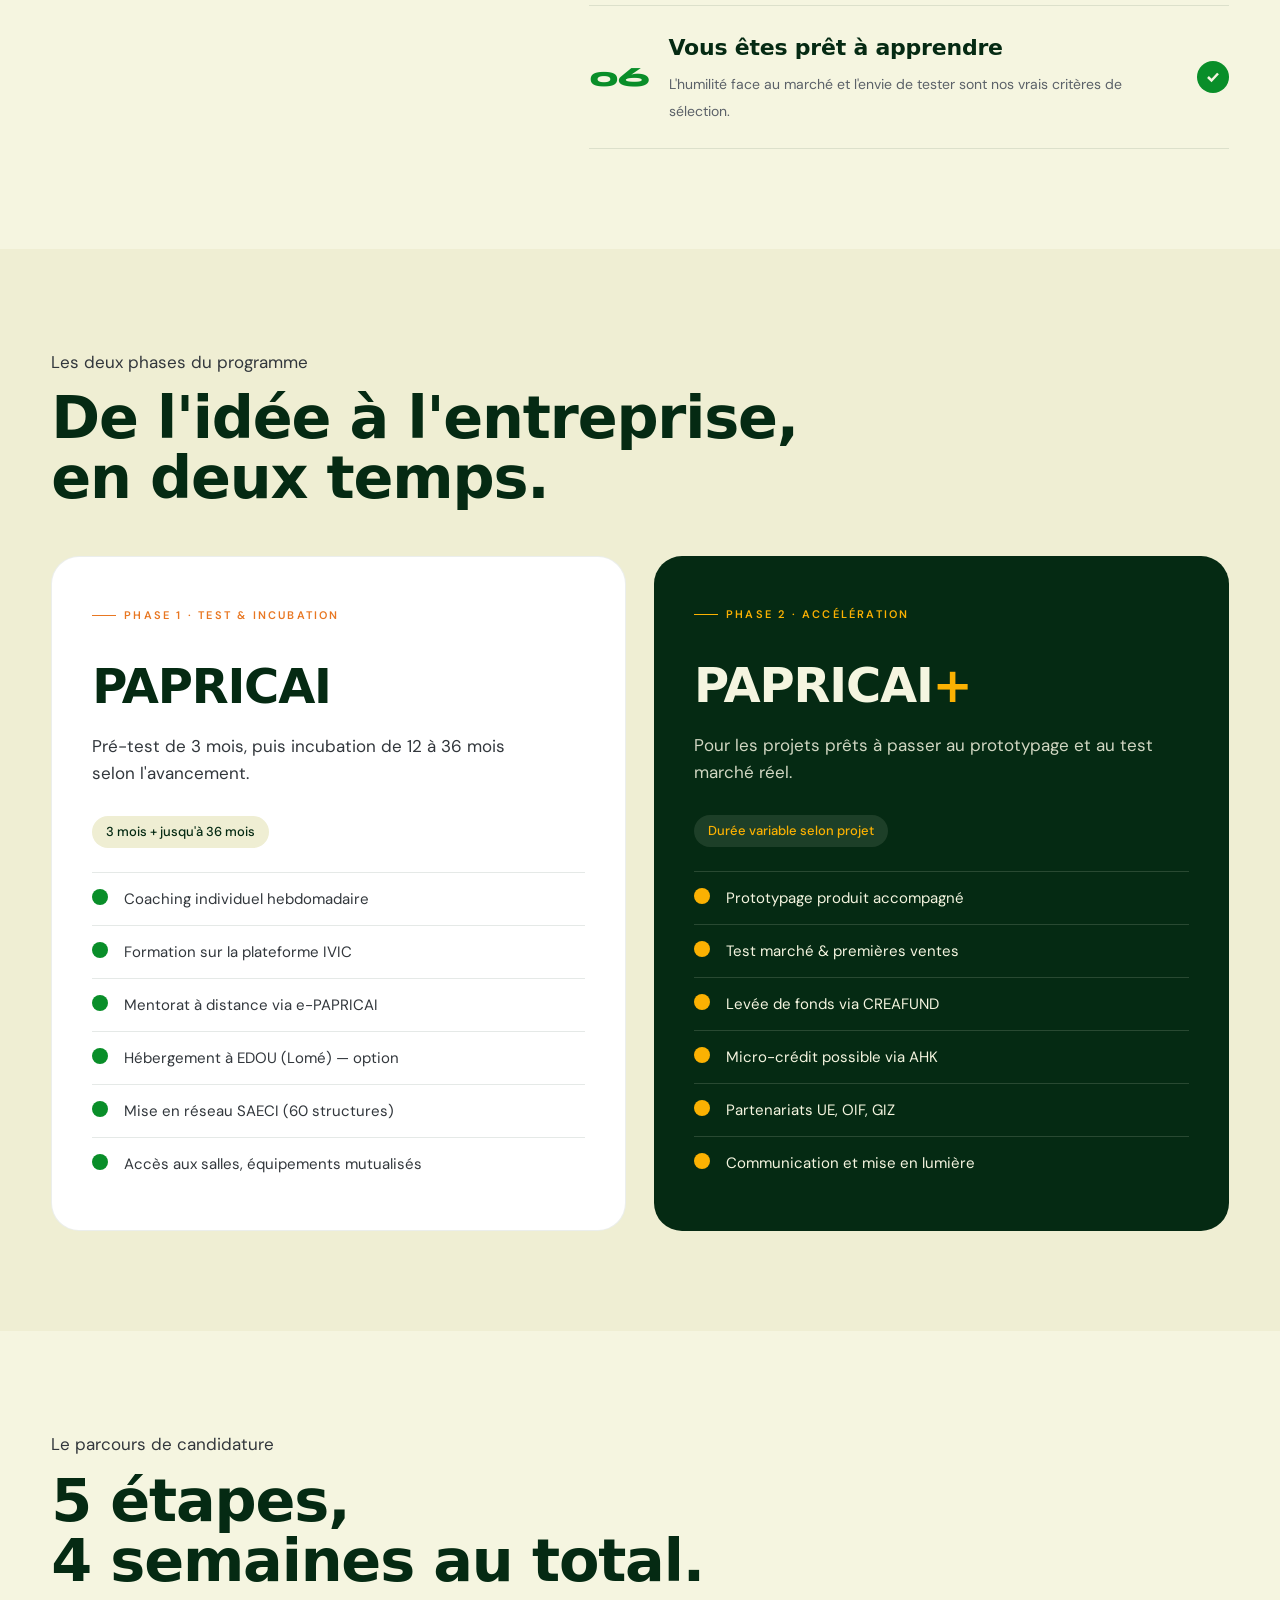
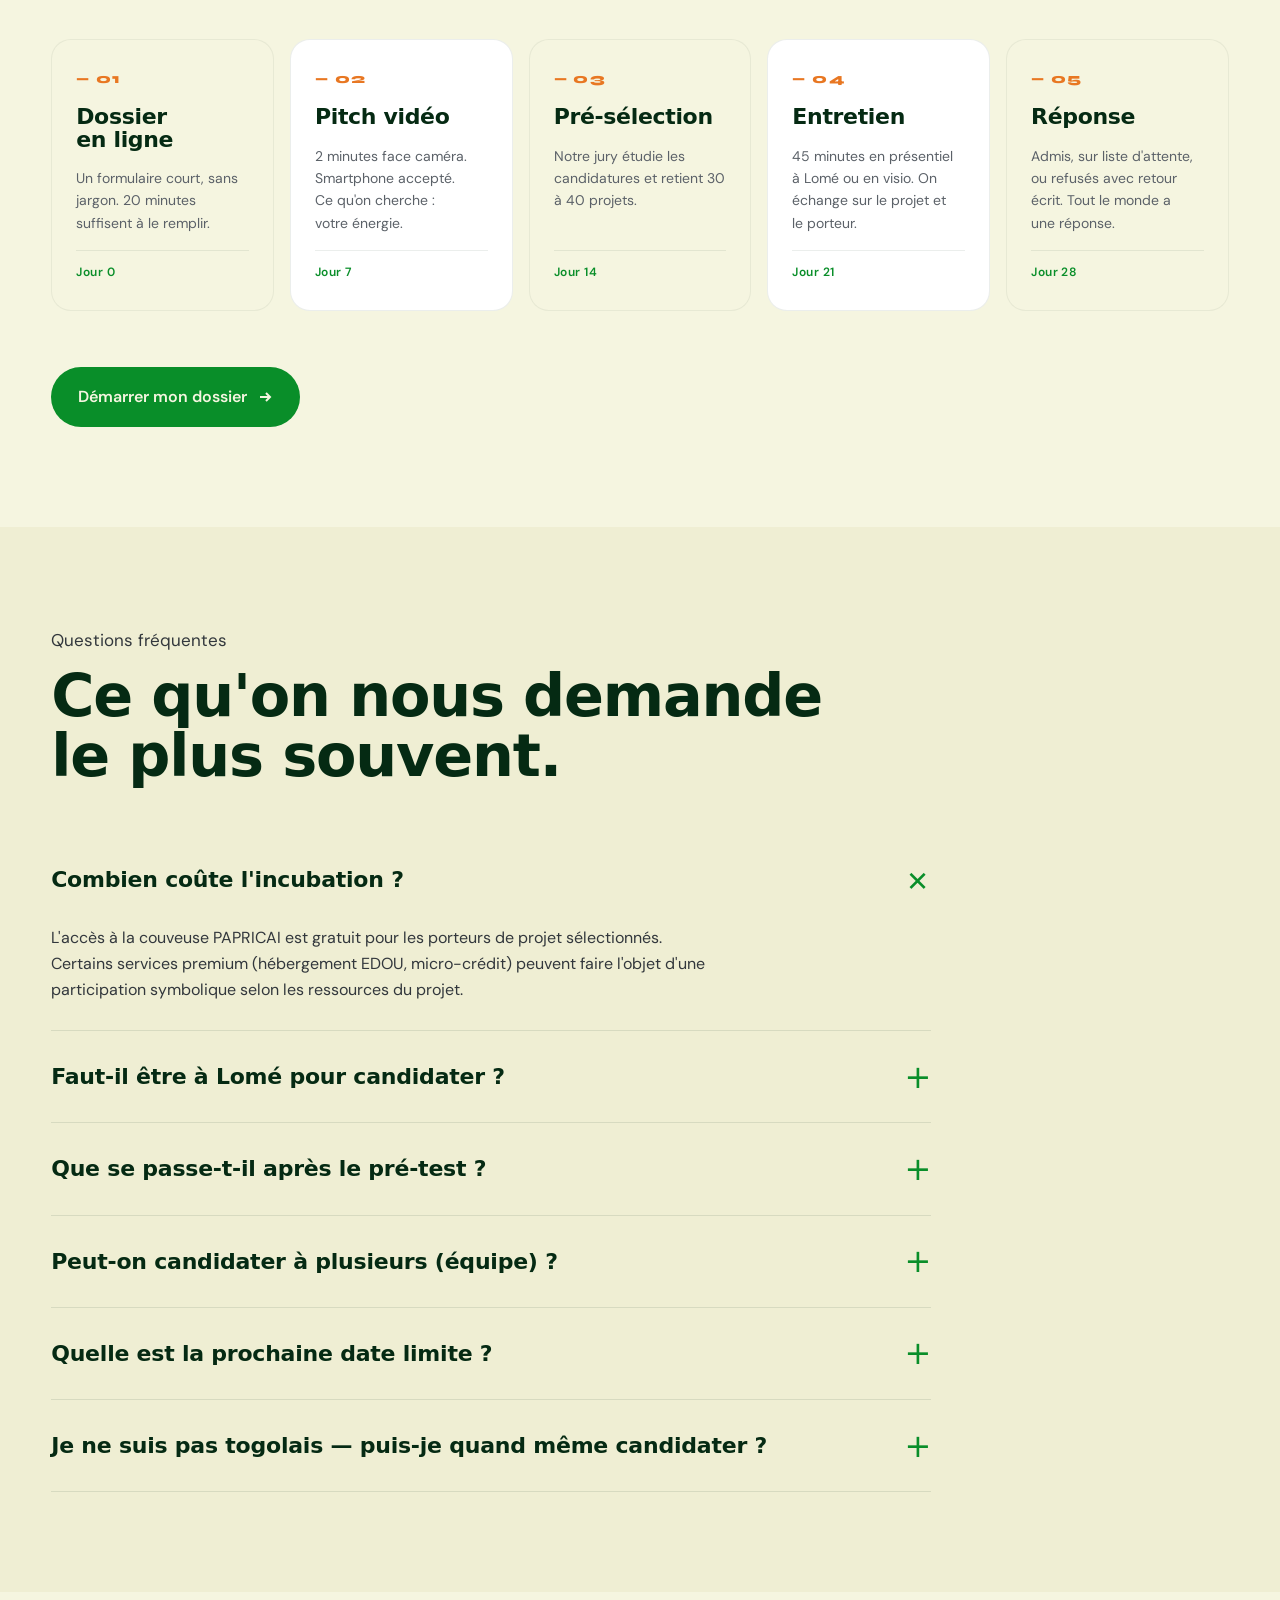
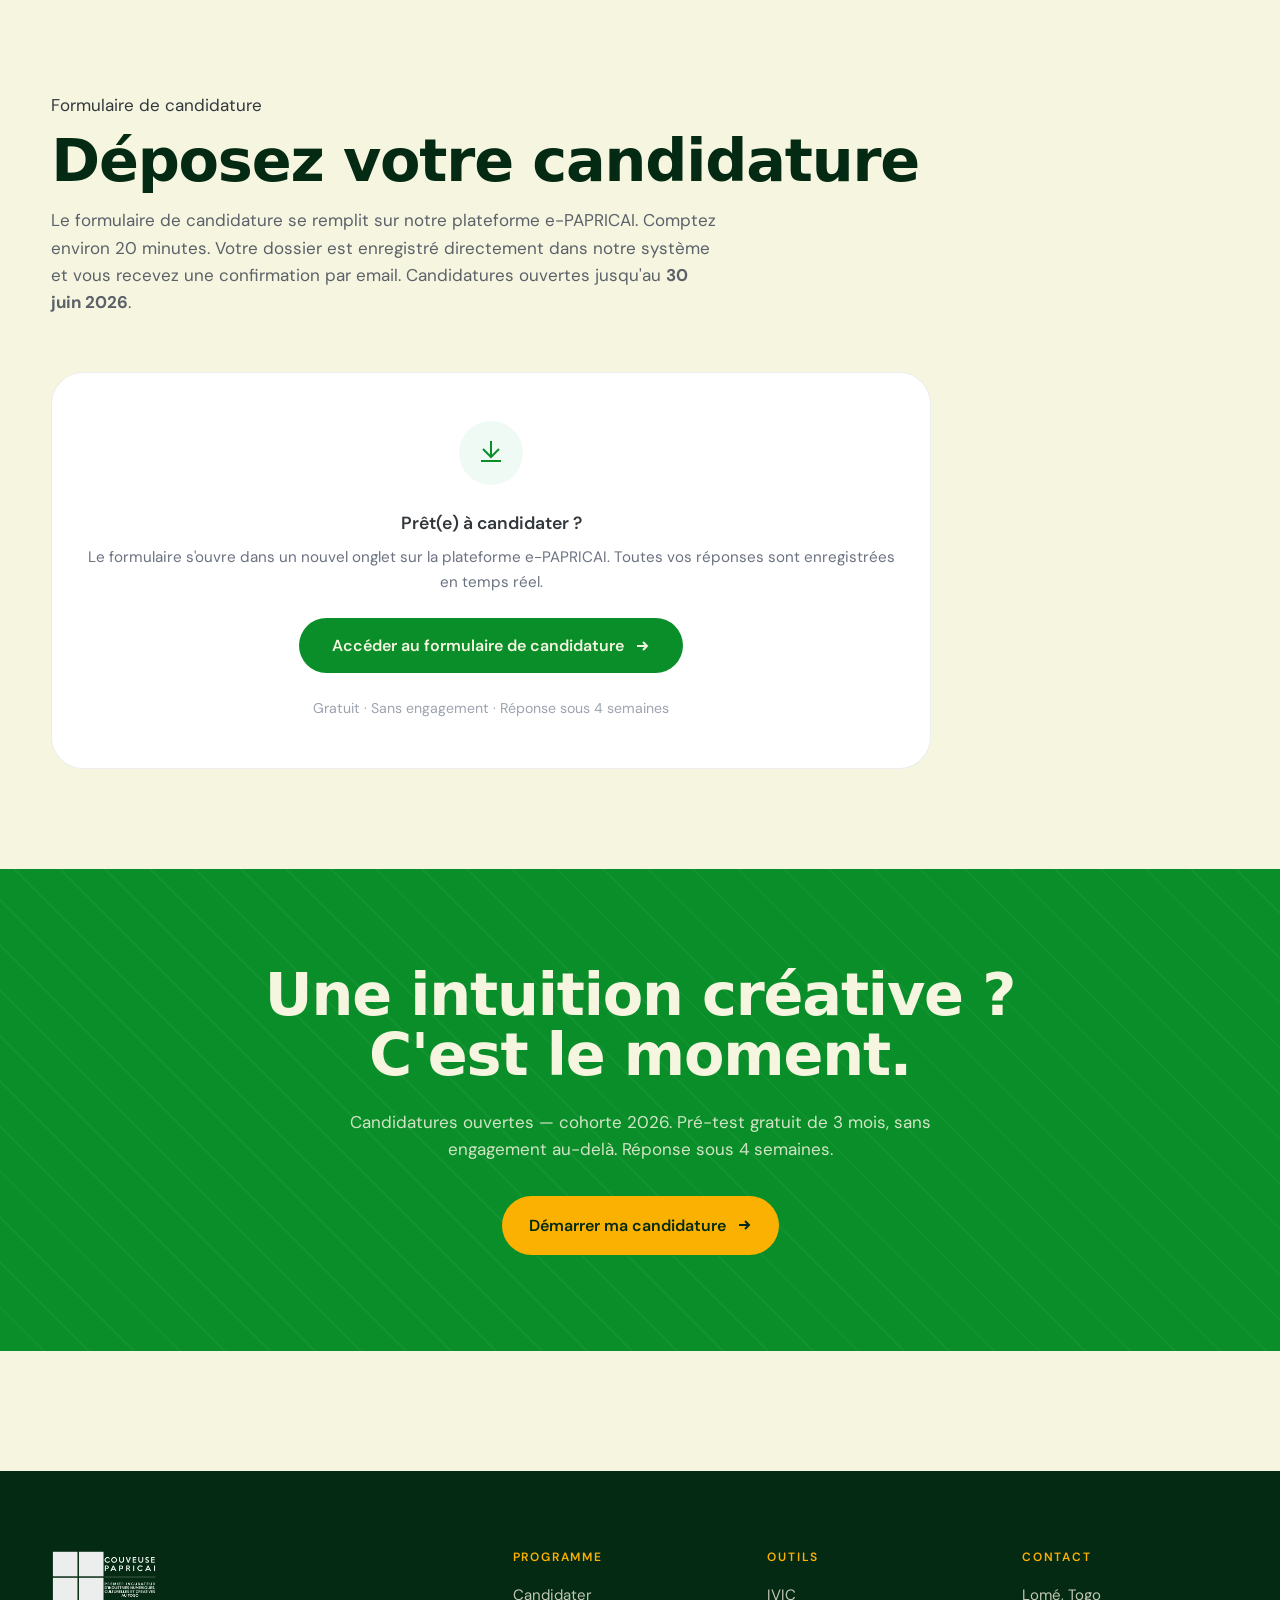
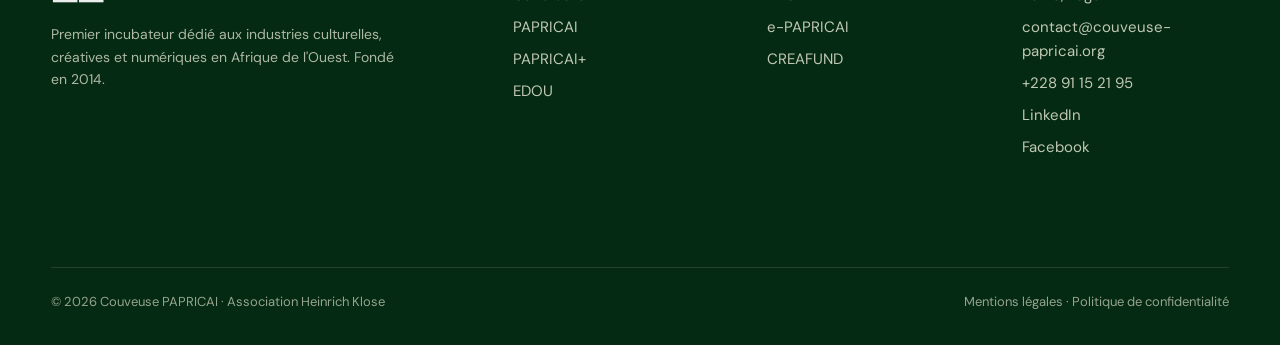
==== commit 98bdabc4: "feat: relier boutons candidature vers e-PAPRICAI Tous les boutons 'Candidater', 'Démarrer ma candida" ====
--- a/candidater.html
+++ b/candidater.html
@@ -461,7 +461,7 @@
       <a href="index.html#projets">Projets</a>
       <a href="index.html#apropos">À propos</a>
     </nav>
-    <a href="#candidature" class="nav-cta">
+    <a href="https://e-papricai.vercel.app/candidater" target="_blank" rel="noopener" class="nav-cta">
       Candidater
       <svg class="arrow" viewBox="0 0 16 16" fill="none" stroke="currentColor" stroke-width="2"><path d="M3 8h10M9 4l4 4-4 4"/></svg>
     </a>
@@ -483,7 +483,7 @@
     <a href="outils.html">Outils numériques</a>
     <a href="index.html#projets">Projets</a>
     <a href="index.html#apropos">À propos</a>
-    <a href="#formulaire" class="drawer-cta">Candidater à la couveuse</a>
+    <a href="https://e-papricai.vercel.app/candidater" target="_blank" rel="noopener" class="drawer-cta">Candidater à la couveuse</a>
   </div>
 </div>
 
@@ -498,7 +498,7 @@
       presque-prêt à scaler. Candidatures ouvertes pour la cohorte 2026.
     </p>
     <div class="page-hero-actions">
-      <a href="#formulaire" class="btn btn-primary">
+      <a href="https://e-papricai.vercel.app/candidater" target="_blank" rel="noopener" class="btn btn-primary">
         Démarrer ma candidature
         <svg width="16" height="16" viewBox="0 0 16 16" fill="none" stroke="currentColor" stroke-width="2"><path d="M3 8h10M9 4l4 4-4 4"/></svg>
       </a>
@@ -671,7 +671,7 @@
     </div>
 
     <div style="margin-top: 56px; display: flex; justify-content: flex-start;">
-      <a href="#formulaire" class="btn btn-primary">
+      <a href="https://e-papricai.vercel.app/candidater" target="_blank" rel="noopener" class="btn btn-primary">
         Démarrer mon dossier
         <svg width="16" height="16" viewBox="0 0 16 16" fill="none" stroke="currentColor" stroke-width="2"><path d="M3 8h10M9 4l4 4-4 4"/></svg>
       </a>
@@ -720,15 +720,28 @@
     <div class="section-tag">Formulaire de candidature</div>
     <h2>Déposez votre candidature</h2>
     <p class="form-intro">
-      20 minutes suffisent. Remplissez ce formulaire, notre équipe vous recontacte sous 4 semaines.
-      Candidatures ouvertes jusqu'au <strong>30 juin 2026</strong>.
+      Le formulaire de candidature se remplit sur notre plateforme e-PAPRICAI.
+      Comptez environ 20 minutes. Votre dossier est enregistré directement dans notre système et
+      vous recevez une confirmation par email. Candidatures ouvertes jusqu'au <strong>30 juin 2026</strong>.
     </p>
 
-    <div class="form-card">
-      <form name="candidature-papricai" method="POST" data-netlify="true" netlify-honeypot="bot-field" id="candidature-form" novalidate>
-        <!-- Netlify bot protection -->
-        <input type="hidden" name="form-name" value="candidature-papricai" />
-        <p style="display:none;"><label>Ne pas remplir : <input name="bot-field" /></label></p>
+    <div class="form-card" style="display:flex; flex-direction:column; align-items:center; gap:24px; padding: 48px 32px; text-align:center;">
+      <div style="width:64px;height:64px;background:var(--green-tint,#f0faf5);border-radius:50%;display:flex;align-items:center;justify-content:center;">
+        <svg width="32" height="32" viewBox="0 0 32 32" fill="none" stroke="var(--green,#2d6a4f)" stroke-width="2"><path d="M16 4v16M8 12l8 8 8-8"/><path d="M6 24h20"/></svg>
+      </div>
+      <div>
+        <p style="font-size:1.1rem;font-weight:600;margin:0 0 8px;">Prêt(e) à candidater ?</p>
+        <p style="color:#6b7280;font-size:0.95rem;margin:0;">Le formulaire s'ouvre dans un nouvel onglet sur la plateforme e-PAPRICAI. Toutes vos réponses sont enregistrées en temps réel.</p>
+      </div>
+      <a href="https://e-papricai.vercel.app/candidater" target="_blank" rel="noopener" class="btn btn-primary" style="font-size:1rem; padding: 14px 32px;">
+        Accéder au formulaire de candidature
+        <svg width="16" height="16" viewBox="0 0 16 16" fill="none" stroke="currentColor" stroke-width="2"><path d="M3 8h10M9 4l4 4-4 4"/></svg>
+      </a>
+      <small style="color:#9ca3af;">Gratuit · Sans engagement · Réponse sous 4 semaines</small>
+
+      <!-- PLACEHOLDER FORM TAG REMOVED - kept for HTML structure -->
+      <div style="display:none;">
+        <form id="candidature-form-placeholder">
 
         <!-- SECTION 1 — IDENTITÉ -->
         <div class="form-divider"><span>01 · Votre identité</span></div>
@@ -737,186 +750,6 @@
           <div class="form-group">
             <label for="prenom">Prénom <span class="req">*</span></label>
             <input type="text" id="prenom" name="prenom" required placeholder="Votre prénom" autocomplete="given-name" />
-          </div>
-          <div class="form-group">
-            <label for="nom">Nom <span class="req">*</span></label>
-            <input type="text" id="nom" name="nom" required placeholder="Votre nom de famille" autocomplete="family-name" />
-          </div>
-        </div>
-
-        <div class="form-row">
-          <div class="form-group">
-            <label for="email">Email <span class="req">*</span></label>
-            <input type="email" id="email" name="email" required placeholder="votre@email.com" autocomplete="email" />
-          </div>
-          <div class="form-group">
-            <label for="telephone">Téléphone / WhatsApp <span class="req">*</span></label>
-            <input type="tel" id="telephone" name="telephone" required placeholder="+228 XX XX XX XX" autocomplete="tel" />
-          </div>
-        </div>
-
-        <div class="form-row">
-          <div class="form-group">
-            <label for="pays">Pays de résidence <span class="req">*</span></label>
-            <select id="pays" name="pays" required>
-              <option value="">Choisir un pays…</option>
-              <option>Togo</option>
-              <option>Bénin</option>
-              <option>Burkina Faso</option>
-              <option>Mali</option>
-              <option>Côte d'Ivoire</option>
-              <option>Sénégal</option>
-              <option>Niger</option>
-              <option>Guinée</option>
-              <option>Cameroun</option>
-              <option>Autre pays francophone</option>
-            </select>
-          </div>
-          <div class="form-group">
-            <label for="ville">Ville <span class="req">*</span></label>
-            <input type="text" id="ville" name="ville" required placeholder="Ex. Lomé, Cotonou, Ouagadougou…" />
-          </div>
-        </div>
-
-        <!-- SECTION 2 — PROJET -->
-        <div class="form-divider"><span>02 · Votre projet</span></div>
-
-        <div class="form-row">
-          <div class="form-group">
-            <label for="nom-projet">Nom du projet <span class="req">*</span></label>
-            <input type="text" id="nom-projet" name="nom_projet" required placeholder="Le nom de votre projet ou entreprise" />
-          </div>
-          <div class="form-group">
-            <label for="secteur">Secteur ICC <span class="req">*</span></label>
-            <select id="secteur" name="secteur" required>
-              <option value="">Choisir un secteur…</option>
-              <option>Arts visuels</option>
-              <option>Musique</option>
-              <option>Cinéma &amp; audiovisuel</option>
-              <option>Édition</option>
-              <option>Apps &amp; numérique créatif</option>
-              <option>Mode &amp; artisanat d'art</option>
-              <option>Patrimoine culturel</option>
-              <option>Arts vivants (théâtre, danse…)</option>
-              <option>Médias &amp; communication</option>
-              <option>Autre secteur ICC</option>
-            </select>
-          </div>
-        </div>
-
-        <div class="form-group">
-          <label for="stade">Stade actuel du projet <span class="req">*</span></label>
-          <select id="stade" name="stade" required>
-            <option value="">Choisir un stade…</option>
-            <option>Idée — je n'ai pas encore commencé</option>
-            <option>Concept développé — j'ai réfléchi et j'ai un plan</option>
-            <option>Prototype ou MVP — j'ai un premier produit/service</option>
-            <option>Déjà lancé — j'ai des clients ou des utilisateurs</option>
-          </select>
-        </div>
-
-        <div class="form-group">
-          <label for="description">
-            Description courte du projet <span class="req">*</span>
-            <span class="hint">— Qu'est-ce que c'est ? Pour qui ? Pourquoi maintenant ?</span>
-          </label>
-          <textarea id="description" name="description" required maxlength="600"
-            placeholder="Décrivez votre projet en 3 à 5 phrases. Pas besoin de jargon — soyez vous-même."></textarea>
-          <div class="char-count"><span id="desc-count">0</span> / 600 caractères</div>
-        </div>
-
-        <div class="form-group">
-          <label for="motivation">
-            Pourquoi la Couveuse PAPRICAI ? <span class="req">*</span>
-            <span class="hint">— Qu'espérez-vous en retirer ?</span>
-          </label>
-          <textarea id="motivation" name="motivation" required maxlength="500"
-            placeholder="Expliquez-nous ce qui vous amène ici et ce que vous attendez du programme."></textarea>
-          <div class="char-count"><span id="motiv-count">0</span> / 500 caractères</div>
-        </div>
-
-        <!-- SECTION 3 — PROGRAMME -->
-        <div class="form-divider"><span>03 · Programme &amp; modalités</span></div>
-
-        <div class="form-group">
-          <label>Phase visée <span class="req">*</span></label>
-          <div class="radio-group">
-            <label>
-              <input type="radio" name="phase" value="PAPRICAI (pré-test + incubation)" required />
-              <span><strong>PAPRICAI</strong> — Pré-test 3 mois + incubation jusqu'à 36 mois. Je pars de zéro ou presque.</span>
-            </label>
-            <label>
-              <input type="radio" name="phase" value="PAPRICAI+ (accélération)" />
-              <span><strong>PAPRICAI+</strong> — Accélération. Mon projet est déjà lancé, je veux passer à l'échelle.</span>
-            </label>
-          </div>
-        </div>
-
-        <div class="form-group">
-          <label>Modalité souhaitée <span class="req">*</span></label>
-          <div class="radio-group">
-            <label>
-              <input type="radio" name="modalite" value="Présentiel à Lomé (EDOU)" required />
-              <span><strong>Présentiel</strong> — Je souhaite intégrer l'espace EDOU à Lomé.</span>
-            </label>
-            <label>
-              <input type="radio" name="modalite" value="Distanciel (IVIC + e-PAPRICAI)" />
-              <span><strong>Distanciel</strong> — Je préfère être accompagné via IVIC et e-PAPRICAI.</span>
-            </label>
-            <label>
-              <input type="radio" name="modalite" value="Les deux (mixte)" />
-              <span><strong>Mixte</strong> — Présentiel et distanciel selon les phases.</span>
-            </label>
-          </div>
-        </div>
-
-        <div class="form-group">
-          <label for="decouverte">Comment avez-vous connu PAPRICAI ?</label>
-          <select id="decouverte" name="decouverte">
-            <option value="">Choisir…</option>
-            <option>Bouche à oreille / un ami</option>
-            <option>Réseaux sociaux (Facebook, Instagram, LinkedIn)</option>
-            <option>Site web de la couveuse</option>
-            <option>Un événement ou une conférence</option>
-            <option>Un ancien incubé PAPRICAI</option>
-            <option>Un partenaire (UE, OIF, GIZ…)</option>
-            <option>Autre</option>
-          </select>
-        </div>
-
-        <!-- SECTION 4 — ENGAGEMENTS -->
-        <div class="form-divider"><span>04 · Engagements</span></div>
-
-        <div class="form-group">
-          <div class="check-group">
-            <label>
-              <input type="checkbox" name="eligibilite" required />
-              <span>J'ai lu les critères d'éligibilité et je confirme y répondre au moins partiellement. <span class="req">*</span></span>
-            </label>
-            <label>
-              <input type="checkbox" name="disponibilite" required />
-              <span>Je suis disponible au moins 2 à 3 jours par semaine pendant la durée du programme. <span class="req">*</span></span>
-            </label>
-            <label>
-              <input type="checkbox" name="contact" required />
-              <span>J'accepte d'être contacté par l'équipe PAPRICAI par email et WhatsApp. <span class="req">*</span></span>
-            </label>
-          </div>
-        </div>
-
-        <div class="form-submit">
-          <button type="submit" class="btn btn-primary">
-            Envoyer ma candidature
-            <svg width="16" height="16" viewBox="0 0 16 16" fill="none" stroke="currentColor" stroke-width="2" aria-hidden="true"><path d="M3 8h10M9 4l4 4-4 4"/></svg>
-          </button>
-          <small>Gratuit · Sans engagement · Réponse sous 4 semaines</small>
-        </div>
-      </form>
-
-      <!-- Message de confirmation -->
-      <div class="form-success" id="form-success">
-        <h3>Candidature reçue !</h3>
-        <p>Merci pour votre dossier. Notre équipe l'étudie et vous répond dans les 4 semaines. En attendant, n'hésitez pas à nous écrire à <a href="mailto:contact@couveuse-papricai.org" style="color: var(--green); font-weight:600;">contact@couveuse-papricai.org</a> ou via WhatsApp au <a href="tel:+22891152195" style="color: var(--green); font-weight:600;">+228 91 15 21 95</a>.</p>
       </div>
     </div>
   </div>
@@ -927,7 +760,7 @@
   <div class="wrap">
     <h2>Une intuition créative ?<br>C'est le moment.</h2>
     <p>Candidatures ouvertes — cohorte 2026. Pré-test gratuit de 3 mois, sans engagement au-delà. Réponse sous 4 semaines.</p>
-    <a href="#formulaire" class="btn">
+    <a href="https://e-papricai.vercel.app/candidater" target="_blank" rel="noopener" class="btn">
       Démarrer ma candidature
       <svg width="16" height="16" viewBox="0 0 16 16" fill="none" stroke="currentColor" stroke-width="2"><path d="M3 8h10M9 4l4 4-4 4"/></svg>
     </a>
@@ -1011,9 +844,10 @@
   bindCounter('description', 'desc-count');
   bindCounter('motivation', 'motiv-count');
 
-  /* — Soumission du formulaire (Netlify Forms) — */
+  /* — Soumission du formulaire (Web3Forms) — */
   var form = document.getElementById('candidature-form');
   var successBox = document.getElementById('form-success');
+  var submitBtn = form ? form.querySelector('button[type="submit"]') : null;
 
   if (form) {
     form.addEventListener('submit', function (e) {
@@ -1022,16 +856,32 @@
         form.reportValidity();
         return;
       }
+      /* Désactiver le bouton pendant l'envoi */
+      if (submitBtn) {
+        submitBtn.disabled = true;
+        submitBtn.textContent = 'Envoi en cours…';
+      }
       var data = new FormData(form);
-      fetch('/', { method: 'POST', headers: { 'Content-Type': 'application/x-www-form-urlencoded' },
-        body: new URLSearchParams(data).toString() })
-        .then(function () {
-          form.style.display = 'none';
-          successBox.classList.add('visible');
-          successBox.scrollIntoView({ behavior: 'smooth', block: 'center' });
+      fetch('https://api.web3forms.com/submit', {
+        method: 'POST',
+        body: data
+      })
+        .then(function (res) { return res.json(); })
+        .then(function (json) {
+          if (json.success) {
+            form.style.display = 'none';
+            successBox.classList.add('visible');
+            successBox.scrollIntoView({ behavior: 'smooth', block: 'center' });
+          } else {
+            throw new Error(json.message || 'Erreur inconnue');
+          }
         })
-        .catch(function () {
-          alert('Une erreur est survenue. Veuillez réessayer ou nous écrire à contact@couveuse-papricai.org');
+        .catch(function (err) {
+          if (submitBtn) {
+            submitBtn.disabled = false;
+            submitBtn.innerHTML = 'Envoyer ma candidature <svg width="16" height="16" viewBox="0 0 16 16" fill="none" stroke="currentColor" stroke-width="2"><path d="M3 8h10M9 4l4 4-4 4"/></svg>';
+          }
+          alert('Une erreur est survenue. Veuillez réessayer ou nous écrire à contact@couveuse-papricai.org\n\nDétail : ' + err.message);
         });
     });
   }
